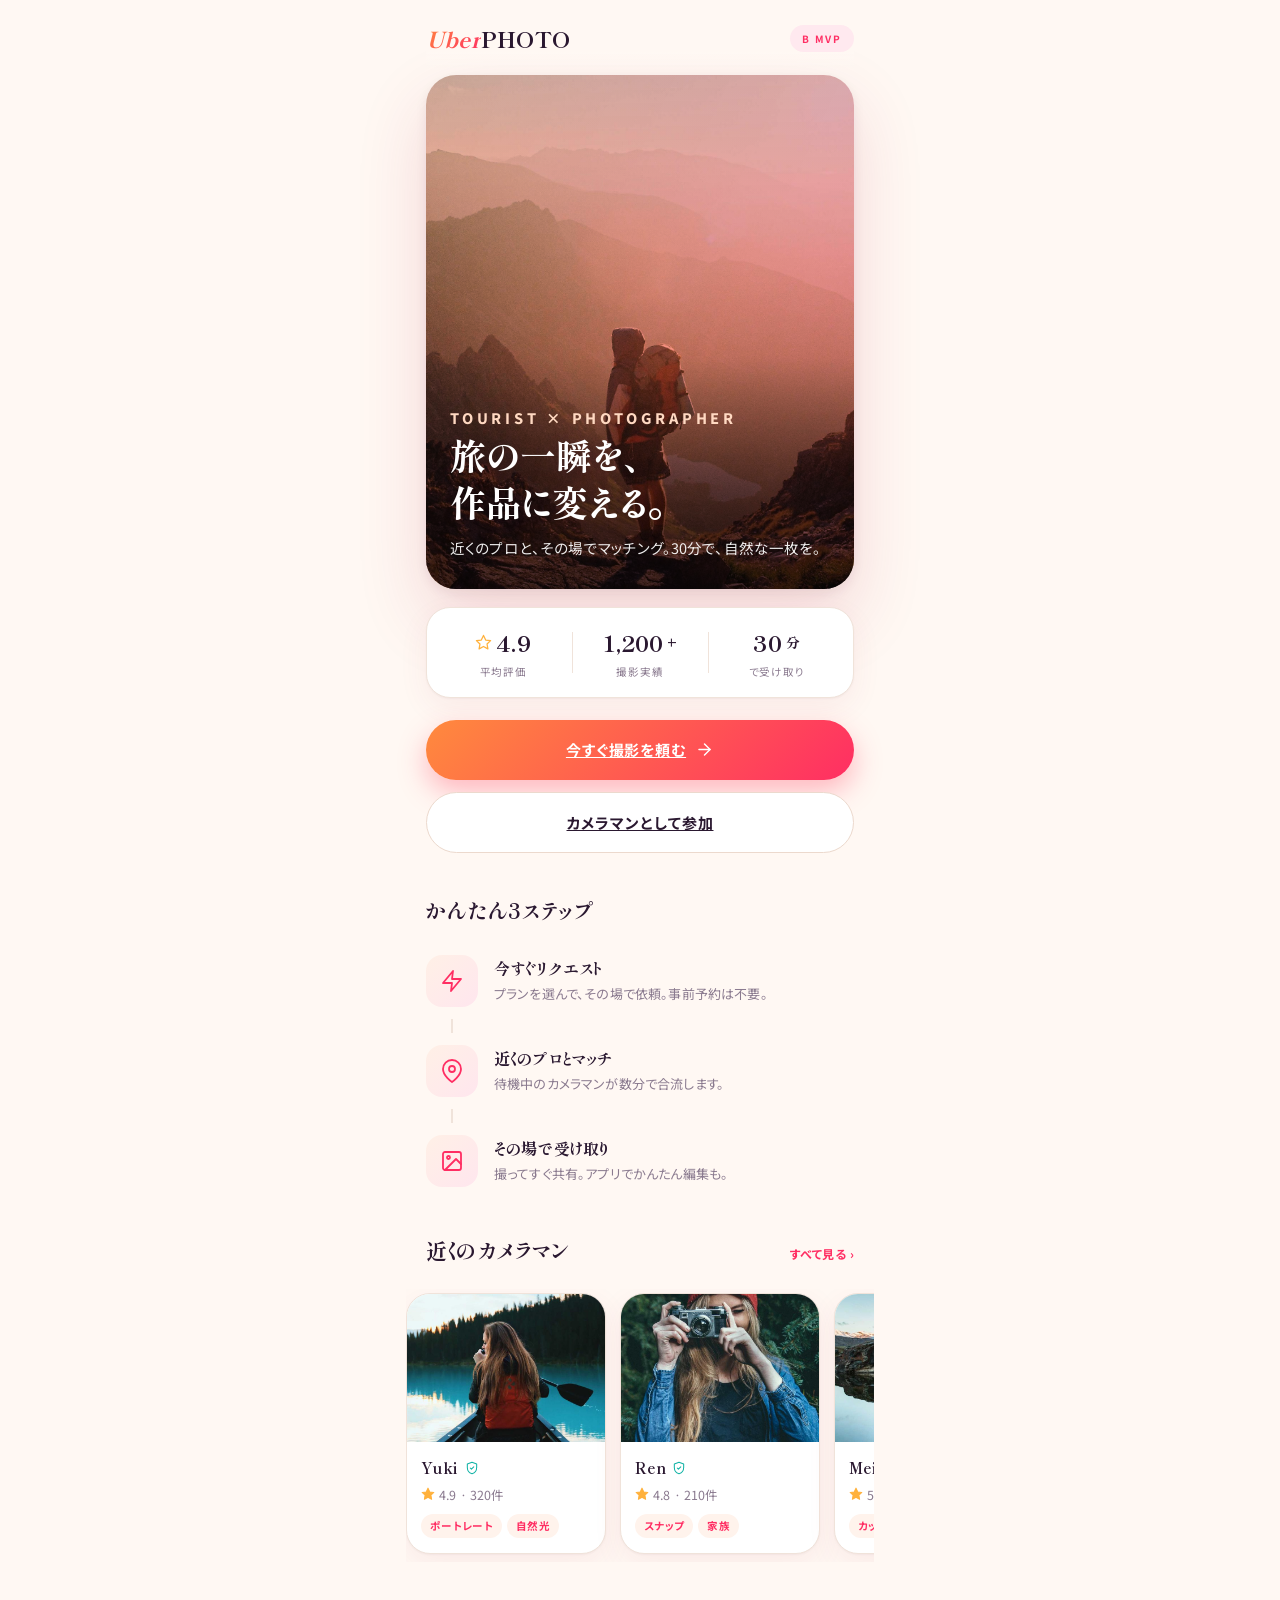
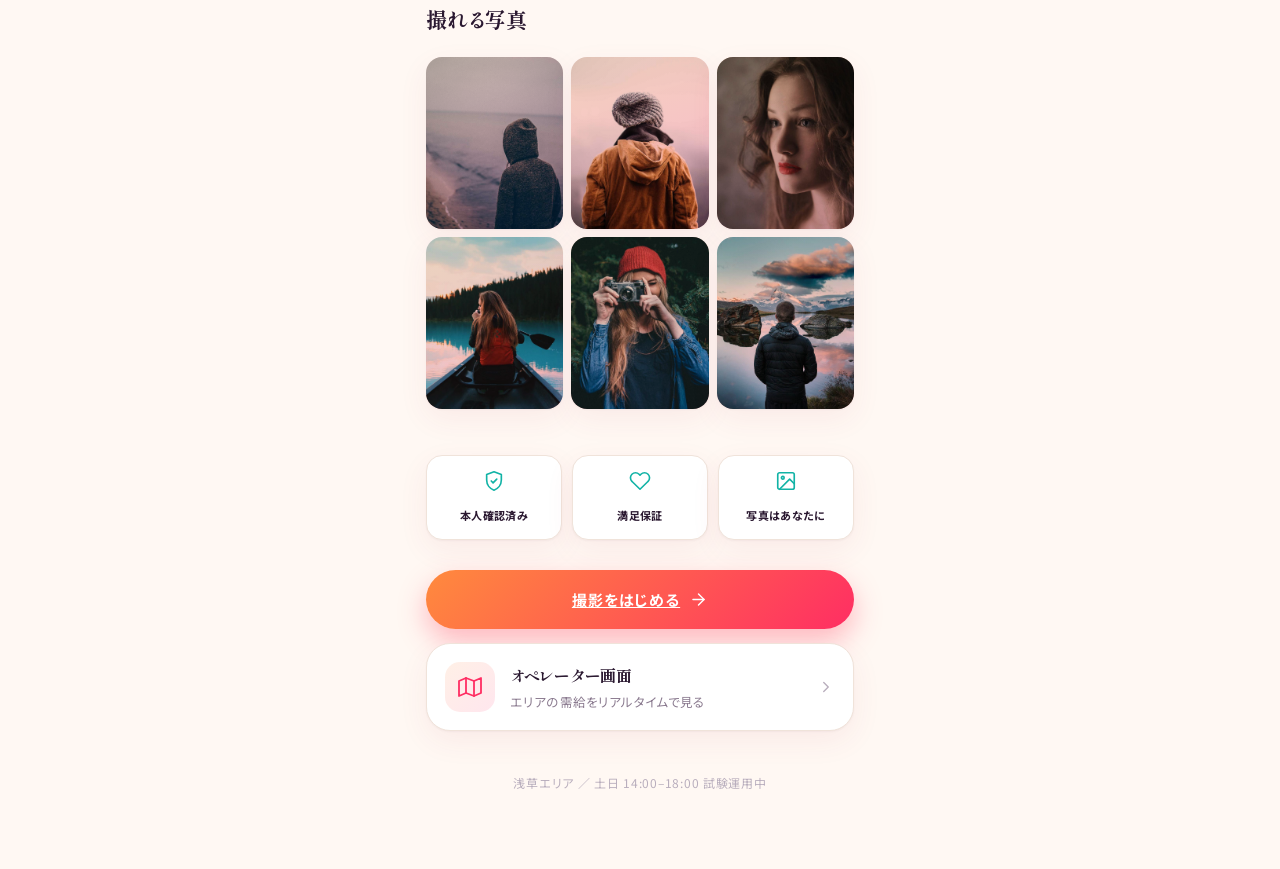
==== static/index.html @ e45e454b "UberPHOTO MVP — realtime tourist/photographer matching PWA" ====
<!DOCTYPE html>
<html lang="ja">
<head>
  <meta charset="UTF-8">
  <meta name="viewport" content="width=device-width, initial-scale=1, viewport-fit=cover">
  <meta name="theme-color" content="#fff8f3">
  <link rel="manifest" href="/static/manifest.json">
  <title>UberPHOTO</title>
  <link rel="preconnect" href="https://fonts.googleapis.com">
  <link rel="preconnect" href="https://fonts.gstatic.com" crossorigin>
  <link href="https://fonts.googleapis.com/css2?family=Shippori+Mincho:wght@500;600;700;800&family=Noto+Sans+JP:wght@400;500;700&display=swap" rel="stylesheet">
  <link rel="stylesheet" href="/static/css/app.css">
</head>
<body>
  <div class="app">
    <div class="topbar">
      <div class="logo"><span class="u">Uber</span>PHOTO</div>
      <div class="badge">β MVP</div>
    </div>

    <!-- HERO -->
    <div class="hero reveal">
      <img src="/static/img/hero.jpg" alt="">
      <div class="hero-inner">
        <p class="eyebrow">Tourist × Photographer</p>
        <h1>旅の一瞬を、<br>作品に変える。</h1>
        <p>近くのプロと、その場でマッチング。30分で、自然な一枚を。</p>
      </div>
    </div>

    <!-- stats -->
    <div class="stats-bar reveal">
      <div class="item"><div class="v"><i data-icon="star" data-size="17"></i>4.9</div><div class="k">平均評価</div></div>
      <div class="item"><div class="v">1,200<span style="font-size:14px">+</span></div><div class="k">撮影実績</div></div>
      <div class="item"><div class="v">30<span style="font-size:14px">分</span></div><div class="k">で受け取り</div></div>
    </div>

    <!-- CTA -->
    <a class="btn brand reveal" href="/customer" style="margin-top:22px">今すぐ撮影を頼む <i data-icon="arrow" data-size="19"></i></a>
    <a class="btn secondary reveal" href="/photographer" style="margin-top:12px">カメラマンとして参加</a>

    <!-- how it works -->
    <div class="section">
      <div class="section-head"><h2>かんたん3ステップ</h2></div>
      <div class="steps">
        <div class="step"><div class="num"><i data-icon="zap" data-size="24"></i></div><div><div class="st">今すぐリクエスト</div><div class="sd">プランを選んで、その場で依頼。事前予約は不要。</div></div></div>
        <div class="step-line"></div>
        <div class="step"><div class="num"><i data-icon="pin" data-size="24"></i></div><div><div class="st">近くのプロとマッチ</div><div class="sd">待機中のカメラマンが数分で合流します。</div></div></div>
        <div class="step-line"></div>
        <div class="step"><div class="num"><i data-icon="image" data-size="24"></i></div><div><div class="st">その場で受け取り</div><div class="sd">撮ってすぐ共有。アプリでかんたん編集も。</div></div></div>
      </div>
    </div>

    <!-- featured photographers -->
    <div class="section">
      <div class="section-head"><h2>近くのカメラマン</h2><span class="more">すべて見る ›</span></div>
      <div class="hscroll">
        <div class="ph-card">
          <img class="thumb" src="/static/img/work1.jpg" alt="">
          <div class="body">
            <div class="nm">Yuki <span class="verified" title="本人確認済み"><i data-icon="shield" data-size="14"></i></span></div>
            <div class="rt"><i data-icon="star" data-size="14"></i>4.9 · 320件</div>
            <div class="tags"><span class="tag">ポートレート</span><span class="tag">自然光</span></div>
          </div>
        </div>
        <div class="ph-card">
          <img class="thumb" src="/static/img/work2.jpg" alt="">
          <div class="body">
            <div class="nm">Ren <span class="verified"><i data-icon="shield" data-size="14"></i></span></div>
            <div class="rt"><i data-icon="star" data-size="14"></i>4.8 · 210件</div>
            <div class="tags"><span class="tag">スナップ</span><span class="tag">家族</span></div>
          </div>
        </div>
        <div class="ph-card">
          <img class="thumb" src="/static/img/work3.jpg" alt="">
          <div class="body">
            <div class="nm">Mei <span class="verified"><i data-icon="shield" data-size="14"></i></span></div>
            <div class="rt"><i data-icon="star" data-size="14"></i>5.0 · 158件</div>
            <div class="tags"><span class="tag">カップル</span><span class="tag">映え</span></div>
          </div>
        </div>
      </div>
    </div>

    <!-- sample gallery -->
    <div class="section">
      <div class="section-head"><h2>撮れる写真</h2></div>
      <div class="duo-grid">
        <div class="duo"><img src="/static/img/work4.jpg" alt=""></div>
        <div class="duo"><img src="/static/img/work5.jpg" alt=""></div>
        <div class="duo"><img src="/static/img/work6.jpg" alt=""></div>
        <div class="duo"><img src="/static/img/strip1.jpg" alt=""></div>
        <div class="duo"><img src="/static/img/strip2.jpg" alt=""></div>
        <div class="duo"><img src="/static/img/strip3.jpg" alt=""></div>
      </div>
    </div>

    <!-- trust -->
    <div class="section">
      <div class="trust">
        <div class="t"><i data-icon="shield" data-size="22"></i><div class="l">本人確認済み</div></div>
        <div class="t"><i data-icon="heart" data-size="22"></i><div class="l">満足保証</div></div>
        <div class="t"><i data-icon="image" data-size="22"></i><div class="l">写真はあなたに</div></div>
      </div>
    </div>

    <a class="btn brand" href="/customer" style="margin-top:30px">撮影をはじめる <i data-icon="arrow" data-size="19"></i></a>
    <a class="role" href="/operator" style="margin-top:14px">
      <div class="ricon"><i data-icon="map" data-size="24"></i></div>
      <div><div class="t">オペレーター画面</div><div class="d">エリアの需給をリアルタイムで見る</div></div>
      <div class="chev"><i data-icon="chevron" data-size="18"></i></div>
    </a>

    <p class="footnote center">浅草エリア ／ 土日 14:00–18:00 試験運用中</p>
  </div>
  <script src="/static/js/icons.js"></script>
  <script src="/static/js/common.js"></script>
</body>
</html>
---- static/css/app.css ----
/* ============================================================
   UberPHOTO — "Golden Hour Travel" theme
   Vibrant, warm, premium. Light base + sunset gradients.
   ============================================================ */
:root {
  --bg: #fff8f3;
  --bg-warm: #fdeadf;
  --surface: #ffffff;
  --surface-2: #fff3ec;
  --ink: #2a1830;          /* deep plum */
  --ink-soft: #8a7a8f;
  --ink-faint: #b9aebd;
  --line: #f0e3da;
  --line-strong: #ecd9cd;

  --brand1: #ff7a3d;       /* orange */
  --brand2: #ff2e63;       /* pink */
  --gold:   #ffb13c;
  --teal:   #12b3a6;
  --green:  #1fae74;

  --grad-brand: linear-gradient(135deg, #ff8a3d 0%, #ff2e63 100%);
  --grad-sunset: linear-gradient(135deg, #ffc24b 0%, #ff6a3d 48%, #ff2e63 100%);
  --grad-soft: linear-gradient(135deg, #fff0e6, #ffe6ee);

  --radius: 16px;
  --radius-lg: 24px;
  --radius-xl: 30px;
  --shadow: 0 1px 2px rgba(60,20,40,.04), 0 10px 30px rgba(180,60,80,.07);
  --shadow-lg: 0 4px 12px rgba(60,20,40,.08), 0 30px 70px rgba(180,40,70,.16);
  --shadow-brand: 0 12px 28px rgba(255,60,90,.34);
  --serif: "Shippori Mincho", "Times New Roman", serif;
  --sans: "Noto Sans JP", -apple-system, BlinkMacSystemFont, "Segoe UI", sans-serif;
}

* { box-sizing: border-box; -webkit-tap-highlight-color: transparent; }
html { -webkit-text-size-adjust: 100%; }

body {
  margin: 0;
  font-family: var(--sans);
  background: var(--bg);
  color: var(--ink);
  line-height: 1.7;
  font-feature-settings: "palt" 1;
  letter-spacing: .01em;
  overflow-x: hidden;
}

.app {
  max-width: 468px;
  margin: 0 auto;
  min-height: 100vh;
  display: flex;
  flex-direction: column;
  padding: 0 20px 64px;
  position: relative;
}
.app.wide { max-width: 680px; }

/* ---------- icons ---------- */
.icon-wrap { display: inline-flex; align-items: center; justify-content: center; }
.ic { display: block; }

/* ---------- top bar / logo ---------- */
.topbar {
  display: flex;
  align-items: center;
  gap: 12px;
  padding: 20px 0 14px;
  position: sticky;
  top: 0;
  background: linear-gradient(var(--bg) 72%, rgba(255,248,243,0));
  z-index: 30;
}
.logo {
  font-family: var(--serif);
  font-weight: 800;
  font-size: 22px;
  letter-spacing: .01em;
}
.logo .u {
  font-style: italic;
  background: var(--grad-brand);
  -webkit-background-clip: text; background-clip: text;
  -webkit-text-fill-color: transparent;
}
.badge {
  margin-left: auto;
  font-size: 10px;
  letter-spacing: .18em;
  text-transform: uppercase;
  color: var(--brand2);
  background: #ffe9ef;
  border-radius: 999px;
  padding: 5px 12px;
  font-weight: 700;
}

/* ---------- typography ---------- */
.eyebrow {
  font-size: 11px;
  letter-spacing: .26em;
  text-transform: uppercase;
  font-weight: 800;
  margin: 0 0 12px;
  background: var(--grad-brand);
  -webkit-background-clip: text; background-clip: text;
  -webkit-text-fill-color: transparent;
  display: inline-block;
}
h1 {
  font-family: var(--serif);
  font-weight: 800;
  font-size: 33px;
  line-height: 1.34;
  margin: 0 0 12px;
}
h2 {
  font-family: var(--serif);
  font-weight: 700;
  font-size: 21px;
  margin: 0 0 4px;
  letter-spacing: .01em;
}
.section { margin: 40px 0 0; }
.section-head { display: flex; align-items: baseline; justify-content: space-between; margin-bottom: 16px; }
.section-head .more { font-size: 12px; color: var(--brand2); font-weight: 700; letter-spacing: .04em; }
p.sub { color: var(--ink-soft); margin: 0 0 26px; font-size: 15px; }
.muted { color: var(--ink-soft); }
.center { text-align: center; }
.big { font-size: 30px; font-weight: 800; font-family: var(--serif); }
.grad-text {
  background: var(--grad-brand);
  -webkit-background-clip: text; background-clip: text;
  -webkit-text-fill-color: transparent;
}

/* ---------- HERO (landing) ---------- */
.hero {
  position: relative;
  border-radius: var(--radius-xl);
  overflow: hidden;
  margin-top: 4px;
  aspect-ratio: 5/6;
  display: flex;
  align-items: flex-end;
  box-shadow: var(--shadow-lg);
  isolation: isolate;
}
.hero img {
  position: absolute; inset: 0;
  width: 100%; height: 100%; object-fit: cover;
  z-index: -2;
}
.hero::after {  /* sunset duotone wash */
  content: ""; position: absolute; inset: 0; z-index: -1;
  background: linear-gradient(180deg, rgba(42,24,48,.15) 0%, rgba(255,46,99,.28) 55%, rgba(42,24,48,.86) 100%),
              linear-gradient(115deg, rgba(255,138,61,.35), rgba(255,46,99,.30));
  mix-blend-mode: multiply;
}
.hero-inner { padding: 26px 24px 28px; color: #fff; }
.hero .eyebrow { color: #ffd9c2; -webkit-text-fill-color: #ffd9c2; background: none; }
.hero h1 { color: #fff; font-size: 36px; line-height: 1.3; text-shadow: 0 2px 24px rgba(40,10,30,.4); }
.hero p { color: rgba(255,255,255,.92); margin: 6px 0 0; font-size: 14.5px; }

/* ---------- buttons ---------- */
.btn {
  display: flex; align-items: center; justify-content: center; gap: 9px;
  width: 100%;
  padding: 17px 20px;
  border: none;
  border-radius: 999px;
  background: var(--ink);
  color: #fff;
  font-size: 15px;
  font-weight: 700;
  font-family: var(--sans);
  letter-spacing: .06em;
  cursor: pointer;
  margin-top: 18px;
  transition: transform .1s, box-shadow .25s, opacity .2s;
}
.btn .ic { width: 19px; height: 19px; }
.btn:active { transform: scale(.975); }
.btn:disabled { opacity: .35; cursor: not-allowed; box-shadow: none; }
.btn.brand { background: var(--grad-brand); box-shadow: var(--shadow-brand); }
.btn.accent { background: var(--grad-brand); box-shadow: var(--shadow-brand); }
.btn.secondary { background: var(--surface); color: var(--ink); border: 1.5px solid var(--line-strong); }
.btn.green { background: var(--green); box-shadow: 0 12px 28px rgba(31,174,116,.30); }
.btn.ghost { background: rgba(255,255,255,.16); color:#fff; backdrop-filter: blur(6px); border:1px solid rgba(255,255,255,.35); }
.btn-row { display: grid; grid-template-columns: 1fr 1fr; gap: 12px; }
.btn-row .btn { margin-top: 0; }

.hidden { display: none !important; }
.divider { height: 1px; background: var(--line); margin: 26px 0; border: none; }

/* ---------- cards ---------- */
.card {
  background: var(--surface);
  border: 1px solid var(--line);
  border-radius: var(--radius-lg);
  padding: 20px;
  margin-bottom: 14px;
  box-shadow: var(--shadow);
}

/* ---------- entrance animation ---------- */
.reveal { animation: rise .55s cubic-bezier(.16,.84,.44,1) both; }
.reveal:nth-child(2){animation-delay:.05s}.reveal:nth-child(3){animation-delay:.1s}.reveal:nth-child(4){animation-delay:.15s}
section { animation: rise .5s cubic-bezier(.16,.84,.44,1) both; }
@keyframes rise { from { opacity: 0; transform: translateY(12px); } to { opacity: 1; transform: none; } }

/* ---------- stats bar ---------- */
.stats-bar {
  display: grid; grid-template-columns: repeat(3,1fr);
  background: var(--surface); border:1px solid var(--line);
  border-radius: var(--radius-lg); padding: 16px 8px; margin-top: 18px;
  box-shadow: var(--shadow);
}
.stats-bar .item { text-align: center; position: relative; }
.stats-bar .item + .item::before { content:""; position:absolute; left:0; top:14%; height:72%; width:1px; background:var(--line); }
.stats-bar .v { font-family: var(--serif); font-weight: 800; font-size: 22px; display:flex; align-items:center; justify-content:center; gap:4px; }
.stats-bar .v .ic { color: var(--gold); width:17px; height:17px; }
.stats-bar .k { font-size: 10.5px; color: var(--ink-soft); letter-spacing: .08em; margin-top: 2px; }

/* ---------- how it works (steps) ---------- */
.steps { display: flex; flex-direction: column; gap: 4px; }
.step { display: grid; grid-template-columns: 52px 1fr; gap: 16px; align-items: start; padding: 6px 0; }
.step .num {
  width: 52px; height: 52px; border-radius: 16px;
  background: var(--grad-soft); color: var(--brand2);
  display: grid; place-items: center;
}
.step .num .ic { width: 24px; height: 24px; }
.step .st { font-family: var(--serif); font-weight: 700; font-size: 16px; }
.step .sd { font-size: 13px; color: var(--ink-soft); margin-top: 1px; }
.step-line { width: 2px; background: var(--line); height: 14px; margin: 2px 0 2px 25px; }

/* ---------- horizontal scroll row ---------- */
.hscroll { display: flex; gap: 14px; overflow-x: auto; padding: 4px 20px 8px; margin: 0 -20px; scroll-snap-type: x mandatory; -webkit-overflow-scrolling: touch; }
.hscroll::-webkit-scrollbar { display: none; }
.hscroll > * { scroll-snap-align: start; flex: 0 0 auto; }

/* ---------- photographer card ---------- */
.ph-card {
  width: 200px; background: var(--surface);
  border: 1px solid var(--line); border-radius: var(--radius-lg);
  overflow: hidden; box-shadow: var(--shadow);
}
.ph-card .thumb { width: 100%; aspect-ratio: 4/3; object-fit: cover; display:block; }
.ph-card .body { padding: 13px 14px 15px; }
.ph-card .nm { font-family: var(--serif); font-weight: 700; font-size: 15px; display:flex; align-items:center; gap:6px; }
.ph-card .verified { color: var(--teal); display:inline-flex; }
.ph-card .verified .ic { width:14px; height:14px; }
.ph-card .rt { display:flex; align-items:center; gap:4px; font-size:12.5px; color:var(--ink-soft); margin-top:3px; }
.ph-card .rt .ic { width:14px; height:14px; color: var(--gold); fill: var(--gold); }
.ph-card .tags { display:flex; flex-wrap:wrap; gap:5px; margin-top:9px; }
.tag { font-size:10.5px; padding:3px 9px; border-radius:999px; background:var(--surface-2); color:var(--brand2); font-weight:700; letter-spacing:.03em; }

/* ---------- duotone sample gallery ---------- */
.duo-grid { display:grid; grid-template-columns: repeat(3,1fr); gap: 8px; }
.duo {
  position: relative; aspect-ratio: 4/5; border-radius: var(--radius); overflow: hidden;
  box-shadow: var(--shadow);
}
.duo img { width:100%; height:100%; object-fit:cover; display:block; transition: transform .4s; }
.duo::after { content:""; position:absolute; inset:0; background: linear-gradient(160deg, rgba(255,138,61,.30), rgba(255,46,99,.32)); mix-blend-mode: multiply; }
.duo:active img { transform: scale(1.05); }
.duo.tall { aspect-ratio: 4/6; }

/* ---------- feature list ---------- */
.features { display:flex; flex-direction:column; gap:2px; }
.feature { display:flex; align-items:center; gap:13px; padding:11px 0; border-bottom:1px solid var(--line); }
.feature:last-child { border-bottom:none; }
.feature .fi { width:40px; height:40px; border-radius:12px; background:var(--grad-soft); color:var(--brand2); display:grid; place-items:center; flex-shrink:0; }
.feature .fi .ic { width:20px; height:20px; }
.feature .ft { font-weight:700; font-size:14.5px; }
.feature .fd { font-size:12.5px; color:var(--ink-soft); }

/* ---------- trust row ---------- */
.trust { display:grid; grid-template-columns: repeat(3,1fr); gap:10px; margin-top:6px; }
.trust .t { text-align:center; padding:14px 6px; background:var(--surface); border:1px solid var(--line); border-radius:var(--radius); box-shadow:var(--shadow); }
.trust .t .ic { color: var(--teal); width:22px; height:22px; }
.trust .t .l { font-size:11px; font-weight:700; margin-top:7px; letter-spacing:.03em; }

/* ---------- plan selection ---------- */
.plan {
  display: block; cursor: pointer;
  border: 1.5px solid var(--line-strong); border-radius: var(--radius-lg);
  padding: 16px; margin-bottom: 13px; background: var(--surface);
  transition: border-color .2s, box-shadow .2s, transform .08s; position: relative;
  box-shadow: var(--shadow);
}
.plan:active { transform: scale(.992); }
.plan.selected { border-color: transparent; box-shadow: 0 0 0 2px var(--brand2), var(--shadow-lg); }
.plan.selected::after {
  content: "✓"; position: absolute; top: 14px; right: 16px;
  width: 24px; height: 24px; background: var(--grad-brand); color:#fff;
  border-radius: 50%; font-size: 13px; display: grid; place-items: center;
}
.plan-row { display: flex; align-items: center; gap: 14px; }
.plan-thumb { width: 64px; height: 64px; border-radius: 14px; object-fit: cover; flex-shrink:0; box-shadow: var(--shadow); }
.plan-info { display: flex; flex-direction: column; flex: 1; }
.plan-name { font-family: var(--serif); font-size: 18px; font-weight: 700; }
.plan-sub { font-size: 12px; color: var(--ink-soft); margin-top: 2px; }
.plan-tag { display:inline-block; margin-top:6px; font-size:10px; font-weight:800; letter-spacing:.08em; color:var(--brand2); background:#ffe9ef; padding:2px 8px; border-radius:999px; width:fit-content; }
.plan-price { font-family: var(--serif); font-size: 24px; font-weight: 800; line-height: 1; white-space: nowrap; text-align:right; }
.plan-price .yen { font-size: 15px; }
.plan-price .tax { display: block; font-family: var(--sans); font-size: 9.5px; letter-spacing: .1em; color: var(--ink-faint); margin-top: 4px; }

/* ---------- form ---------- */
label { display: block; font-size: 11px; letter-spacing: .14em; text-transform: uppercase; color: var(--ink-soft); margin: 20px 0 8px; font-weight: 700; }
input[type=text], input[type=tel], input[type=file] {
  width: 100%; padding: 15px 16px; border-radius: var(--radius);
  border: 1.5px solid var(--line-strong); background: var(--surface);
  color: var(--ink); font-size: 16px; font-family: var(--sans);
  transition: border-color .2s, box-shadow .2s;
}
input[type=text]:focus, input[type=tel]:focus { outline: none; border-color: var(--brand2); box-shadow: 0 0 0 3px #ffe2ea; }

/* ---------- waiting ---------- */
.pulse { width: 96px; height: 96px; border-radius: 50%; margin: 30px auto 12px; background: var(--grad-brand); position: relative; animation: pulse 1.6s ease-out infinite; display:grid; place-items:center; }
.pulse .ic { color:#fff; width:36px; height:36px; }
@keyframes pulse {
  0% { box-shadow: 0 0 0 0 rgba(255,46,99,.34); transform: scale(.93); }
  70% { box-shadow: 0 0 0 32px rgba(255,46,99,0); transform: scale(1); }
  100% { box-shadow: 0 0 0 0 rgba(255,46,99,0); transform: scale(.93); }
}
.timer { font-family: var(--serif); font-size: 46px; font-weight: 800; text-align: center; font-variant-numeric: tabular-nums; }
.near { display:inline-flex; align-items:center; gap:7px; background:var(--surface); border:1px solid var(--line); border-radius:999px; padding:8px 16px; font-size:13px; font-weight:700; box-shadow:var(--shadow); }
.near .dot { width:8px; height:8px; border-radius:50%; background:var(--green); box-shadow:0 0 0 0 rgba(31,174,116,.5); animation:blink 1.4s infinite; }
@keyframes blink { 0%{box-shadow:0 0 0 0 rgba(31,174,116,.5)} 70%{box-shadow:0 0 0 8px rgba(31,174,116,0)} 100%{box-shadow:0 0 0 0 rgba(31,174,116,0)} }

/* ---------- match / avatar ---------- */
.photographer-card { display: flex; align-items: center; gap: 16px; }
.avatar { width: 64px; height: 64px; border-radius: 50%; background: var(--grad-brand); display: flex; align-items: center; justify-content: center; font-family: var(--serif); font-size: 26px; font-weight: 800; color: #fff; flex-shrink: 0; box-shadow: var(--shadow); }
.rating-inline { display:flex; align-items:center; gap:4px; font-size:13px; color:var(--ink-soft); margin-top:3px; }
.rating-inline .ic { width:14px; height:14px; color:var(--gold); fill:var(--gold); }

/* ---------- role select (index) ---------- */
.role { display: grid; grid-template-columns: 50px 1fr 18px; align-items: center; gap: 15px; text-decoration: none; color: var(--ink); background: var(--surface); border: 1px solid var(--line); border-radius: var(--radius-lg); padding: 18px; margin-bottom: 12px; box-shadow: var(--shadow); transition: transform .12s, box-shadow .25s; }
.role:active { transform: scale(.99); }
.role .ricon { width:50px; height:50px; border-radius:15px; background:var(--grad-soft); display:grid; place-items:center; color:var(--brand2); }
.role .ricon .ic { width:24px; height:24px; }
.role .t { font-family: var(--serif); font-size: 16px; font-weight: 700; }
.role .d { color: var(--ink-soft); font-size: 12.5px; margin-top: 1px; }
.role .chev { color: var(--ink-faint); display:flex; }

/* ---------- earnings / demand (photographer) ---------- */
.earn { background: var(--grad-sunset); color:#fff; border-radius: var(--radius-lg); padding: 20px; box-shadow: var(--shadow-brand); position:relative; overflow:hidden; }
.earn::after{content:"";position:absolute;right:-30px;top:-30px;width:120px;height:120px;border-radius:50%;background:rgba(255,255,255,.16)}
.earn .k { font-size:11px; letter-spacing:.14em; text-transform:uppercase; opacity:.9; }
.earn .v { font-family:var(--serif); font-size:34px; font-weight:800; margin-top:4px; }
.earn .sub { font-size:12.5px; opacity:.92; margin-top:2px; }
.meter { display:flex; align-items:center; gap:10px; margin-top:14px; }
.meter .bar { flex:1; height:8px; border-radius:999px; background:var(--line); overflow:hidden; }
.meter .fill { height:100%; border-radius:999px; background:var(--grad-brand); }
.meter .lab { font-size:12px; font-weight:700; color:var(--brand2); }

/* ---------- incoming request (photographer) ---------- */
.incoming { border: 1.5px solid var(--brand2); box-shadow: 0 0 0 4px #ffe6ee, var(--shadow); animation: rise .4s ease both, glow 2s ease-in-out infinite alternate; }
@keyframes glow { from { box-shadow: 0 0 0 4px #ffe6ee, var(--shadow);} to { box-shadow: 0 0 0 5px #ffd2e0, var(--shadow-lg);} }
.req-head { display:flex; align-items:flex-start; justify-content:space-between; gap:12px; }
.req-name { font-family: var(--serif); font-size:17px; font-weight:700; }
.req-meta { font-size:12.5px; color: var(--ink-soft); margin-top:3px; display:flex; align-items:center; gap:5px; }
.req-meta .ic { width:13px; height:13px; color: var(--brand2); flex-shrink:0; }
.req-price { font-family: var(--serif); font-size:21px; font-weight:800; color: var(--brand2); white-space:nowrap; }

/* ---------- photographer pick cards (customer selection) ---------- */
.pick-card { background: var(--surface); border: 1px solid var(--line); border-radius: var(--radius-lg); padding: 16px; margin-bottom: 13px; box-shadow: var(--shadow); animation: rise .45s ease both; }
.pick-top { display:flex; gap:14px; align-items:flex-start; }
.pick-thumb { width:72px; height:72px; border-radius:18px; object-fit:cover; flex-shrink:0; box-shadow:var(--shadow); }
.pick-name { font-family: var(--serif); font-weight:700; font-size:18px; display:flex; align-items:center; gap:6px; }
.pick-name .verified { color: var(--teal); display:inline-flex; }
.pick-rt { display:flex; align-items:center; gap:5px; font-size:13px; color:var(--ink-soft); margin-top:3px; }
.pick-rt .ic { color: var(--gold); fill: var(--gold); width:14px; height:14px; }
.pick-tags { display:flex; gap:6px; flex-wrap:wrap; margin-top:9px; }
.pick-foot { display:flex; align-items:center; justify-content:space-between; gap:12px; margin-top:14px; padding-top:13px; border-top:1px solid var(--line); }
.pick-meta { font-size:12.5px; color:var(--ink-soft); display:flex; align-items:center; gap:6px; }
.pick-meta .ic { width:14px; height:14px; color: var(--brand2); flex-shrink:0; }
.pick-btn { margin-top:0 !important; width:auto !important; padding:11px 26px; flex-shrink:0; }
.pick-top { cursor:pointer; }
.pick-chevron { color:var(--ink-faint); align-self:center; display:flex; }

/* ---------- omakase (fastest pro) button ---------- */
.omakase {
  display:flex; align-items:center; gap:14px; width:100%; text-align:left;
  border:none; cursor:pointer; padding:16px 18px; border-radius:var(--radius-lg);
  background: var(--grad-sunset); color:#fff; box-shadow: var(--shadow-brand);
  margin-bottom:18px; transition: transform .1s;
}
.omakase:active { transform: scale(.985); }
.omakase .om-ic { width:42px; height:42px; border-radius:13px; background:rgba(255,255,255,.22); display:grid; place-items:center; flex-shrink:0; }
.omakase .om-text { flex:1; display:flex; flex-direction:column; }
.omakase .om-t { font-family:var(--serif); font-weight:700; font-size:16px; }
.omakase .om-d { font-size:12px; opacity:.92; margin-top:1px; }

.or-row { display:flex; align-items:center; gap:12px; color:var(--ink-faint); font-size:12px; margin:0 0 16px; letter-spacing:.06em; }
.or-row::before, .or-row::after { content:""; flex:1; height:1px; background:var(--line); }

/* ---------- profile sheet (bottom modal) ---------- */
.sheet { position: fixed; inset: 0; z-index: 200; }
.sheet-backdrop { position:absolute; inset:0; background:rgba(26,12,22,.45); opacity:0; transition:opacity .25s; }
.sheet.open .sheet-backdrop { opacity:1; }
.sheet-body {
  position:absolute; left:0; right:0; bottom:0;
  max-width:468px; margin:0 auto;
  background:var(--bg); border-radius:26px 26px 0 0;
  padding:14px 22px 30px; max-height:90vh; overflow-y:auto;
  transform: translateY(100%); transition: transform .28s cubic-bezier(.16,.84,.44,1);
  box-shadow: 0 -10px 50px rgba(40,10,30,.3);
}
.sheet.open .sheet-body { transform: translateY(0); }
.sheet-handle { width:40px; height:4px; border-radius:999px; background:var(--line-strong); margin:2px auto 16px; }
.sheet-head { display:flex; gap:16px; align-items:center; }
.sheet-avatar { width:78px; height:78px; border-radius:20px; object-fit:cover; box-shadow:var(--shadow); flex-shrink:0; }
.sheet-name { font-family:var(--serif); font-weight:800; font-size:22px; display:flex; align-items:center; gap:7px; }
.sheet-name .verified { color:var(--teal); display:inline-flex; }
.sheet-bio { color:var(--ink-soft); font-size:14px; margin:0; }
.portfolio { display:grid; grid-template-columns:repeat(3,1fr); gap:7px; }
.portfolio img { width:100%; aspect-ratio:3/4; object-fit:cover; border-radius:12px; box-shadow:var(--shadow); }

/* ---------- reviews ---------- */
.reviews { display:flex; flex-direction:column; gap:12px; }
.review { background:var(--surface); border:1px solid var(--line); border-radius:var(--radius); padding:13px 15px; box-shadow:var(--shadow); }
.review-head { display:flex; align-items:center; gap:8px; }
.review-author { font-weight:700; font-size:13.5px; }
.review-stars { color:var(--gold); font-size:12px; letter-spacing:1px; }
.review-stars .dim { color:var(--line-strong); }
.review-ago { margin-left:auto; font-size:11px; color:var(--ink-faint); }
.review-text { font-size:13px; color:var(--ink-soft); margin-top:5px; }

/* ---------- arrival map + ETA ---------- */
.map-card { position:relative; border-radius:var(--radius-lg); overflow:hidden; box-shadow:var(--shadow); border:1px solid var(--line); }
.map-svg { display:block; width:100%; height:232px; }
.eta-badge {
  position:absolute; right:14px; bottom:14px;
  background:var(--surface); border-radius:16px; padding:10px 16px;
  box-shadow:var(--shadow-lg); text-align:center; min-width:96px;
}
.eta-num { display:block; font-family:var(--serif); font-weight:800; font-size:26px; line-height:1; color:var(--brand2); font-variant-numeric:tabular-nums; }
.eta-lab { display:block; font-size:10.5px; letter-spacing:.14em; color:var(--ink-soft); text-transform:uppercase; margin-top:4px; }

/* ---------- status pills ---------- */
.pill { display:inline-block; font-size:11px; padding:4px 12px; border-radius:999px; font-weight:700; letter-spacing:.05em; }
.pill.waiting { background:#fff1d9; color:#c98a1b; }
.pill.matched, .pill.shooting { background:#dff3f1; color:#0b8a80; }
.pill.done { background:#dff3e8; color:var(--green); }

/* ---------- operator ---------- */
.stat-grid { display: grid; grid-template-columns: repeat(2,1fr); gap: 12px; }
.stat { background: var(--surface); border:1px solid var(--line); border-radius: var(--radius); padding: 18px; box-shadow: var(--shadow); position:relative; overflow:hidden; }
.stat .ic { position:absolute; right:14px; top:14px; color:var(--ink-faint); opacity:.5; }
.stat .n { font-family: var(--serif); font-size: 32px; font-weight: 800; line-height: 1; }
.stat .l { font-size: 11px; color: var(--ink-soft); letter-spacing: .08em; text-transform: uppercase; margin-top: 8px; }
table { width:100%; border-collapse: collapse; font-size: 13px; }
th, td { text-align:left; padding: 11px 6px; border-bottom: 1px solid var(--line); }
th { color: var(--ink-soft); font-weight: 700; font-size: 10.5px; letter-spacing: .1em; text-transform: uppercase; }

/* ---------- gallery ---------- */
.grid { display:grid; grid-template-columns: repeat(2,1fr); gap: 10px; }
.gphoto { position:relative; border-radius: var(--radius); overflow:hidden; box-shadow:var(--shadow); cursor:pointer; }
.gphoto img { width:100%; aspect-ratio:4/5; object-fit: cover; display:block; transition: transform .35s; background:var(--surface-2); }
.gphoto:active img { transform: scale(1.04); }
.gphoto .ed { position:absolute; right:9px; bottom:9px; width:32px; height:32px; border-radius:50%; background:rgba(42,24,48,.55); color:#fff; display:grid; place-items:center; backdrop-filter: blur(4px); }
.gphoto .ed .ic { width:16px; height:16px; }

/* ---------- editor ---------- */
.editor canvas { width: 100%; border-radius: var(--radius); background: var(--surface-2); box-shadow: var(--shadow); }
.slider-row { display:flex; align-items:center; gap:14px; margin: 14px 0; }
.slider-row label { margin:0; width:78px; flex-shrink:0; text-transform:none; letter-spacing:.03em; font-size:12.5px; color:var(--ink); display:flex; align-items:center; gap:6px; }
.slider-row label .ic { width:15px; height:15px; color:var(--brand2); }
.slider-row input[type=range] { flex:1; -webkit-appearance:none; appearance:none; height:3px; background: var(--line-strong); border-radius:3px; }
.slider-row input[type=range]::-webkit-slider-thumb { -webkit-appearance:none; appearance:none; width:22px; height:22px; border-radius:50%; background: var(--grad-brand); cursor:pointer; box-shadow: var(--shadow); }

/* ---------- toast ---------- */
.toast { position: fixed; bottom: 26px; left: 50%; transform: translateX(-50%); background: var(--ink); color: #fff; padding: 13px 22px; border-radius: 999px; font-size: 13.5px; z-index: 100; max-width: 88%; box-shadow: var(--shadow-lg); animation: rise .3s ease both; }

/* ---------- misc ---------- */
.footnote { color: var(--ink-faint); font-size: 12px; letter-spacing: .06em; margin-top: 30px; }
.chips { display:flex; gap:8px; flex-wrap:wrap; margin-top:10px; }
.chip { display:inline-flex; align-items:center; gap:6px; font-size:12px; font-weight:700; padding:7px 13px; border-radius:999px; background:var(--surface); border:1px solid var(--line); box-shadow:var(--shadow); }
.chip .ic { width:15px; height:15px; color:var(--brand2); }
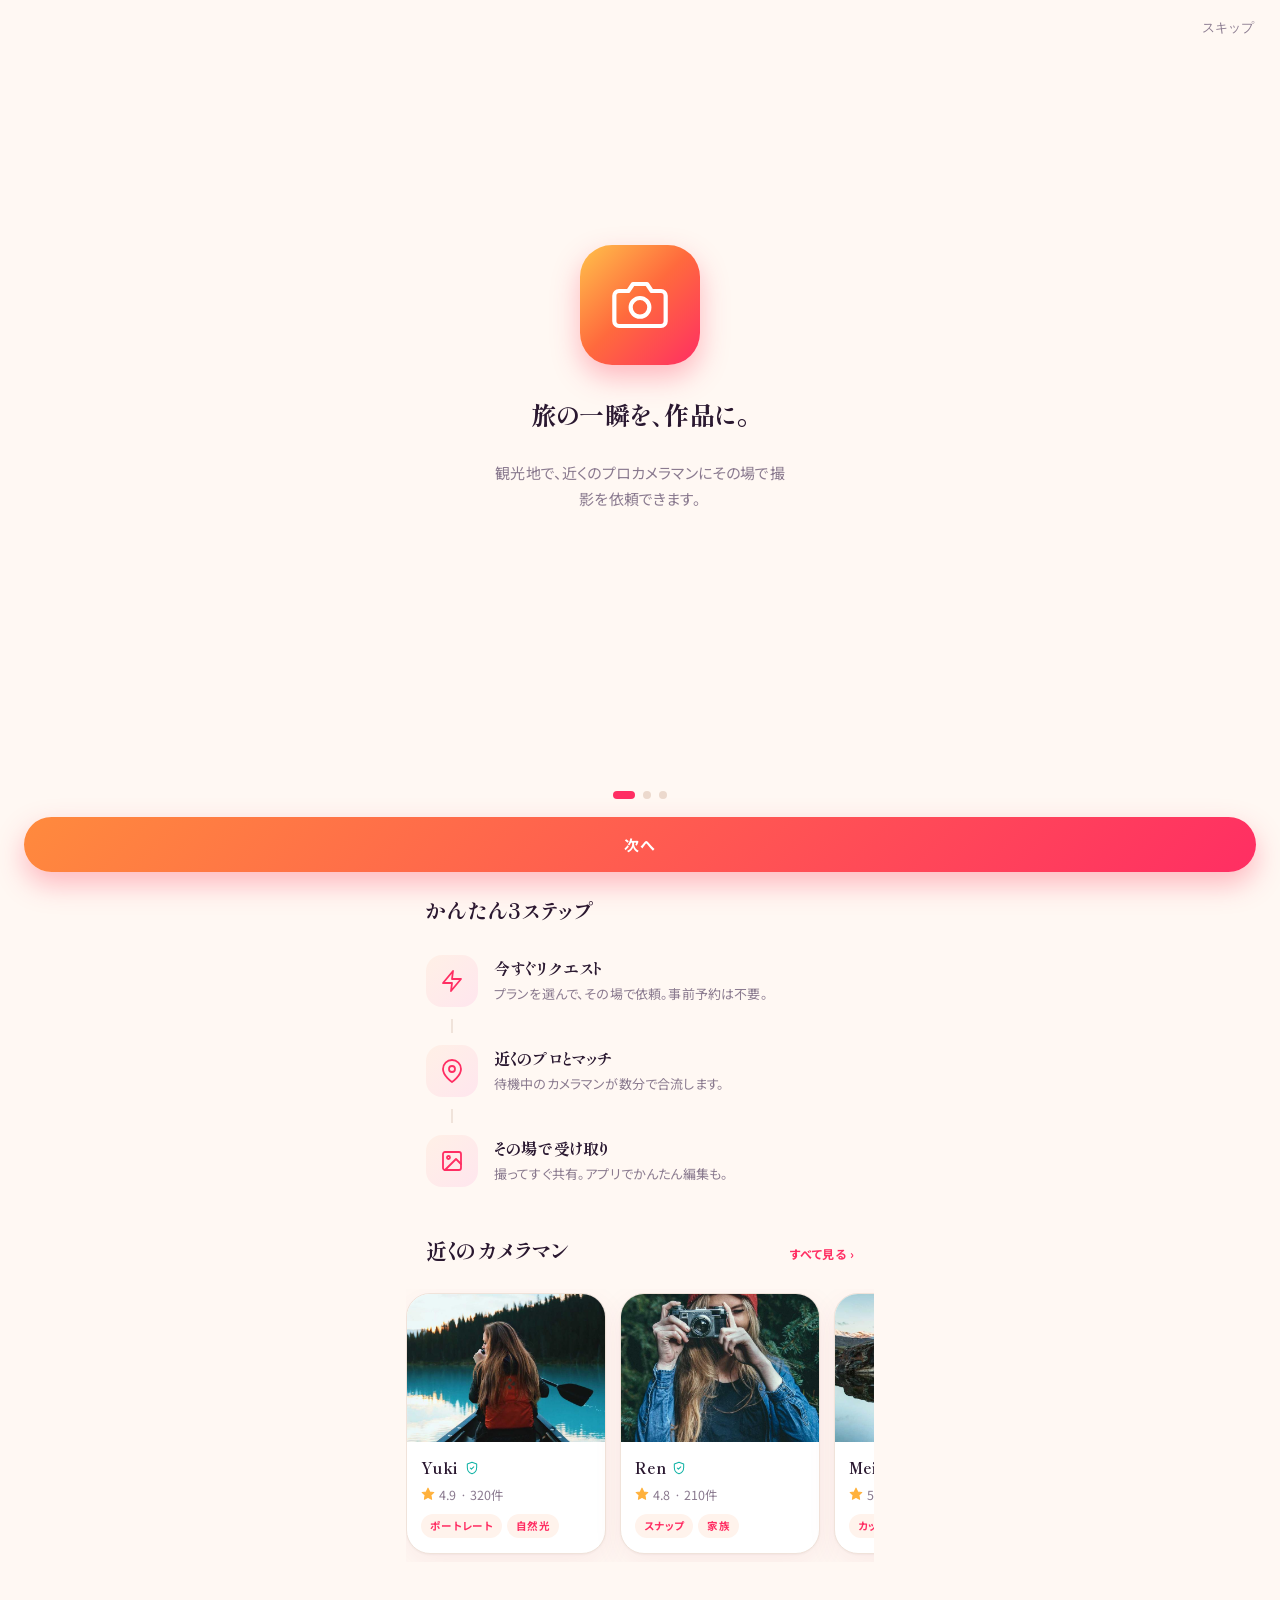
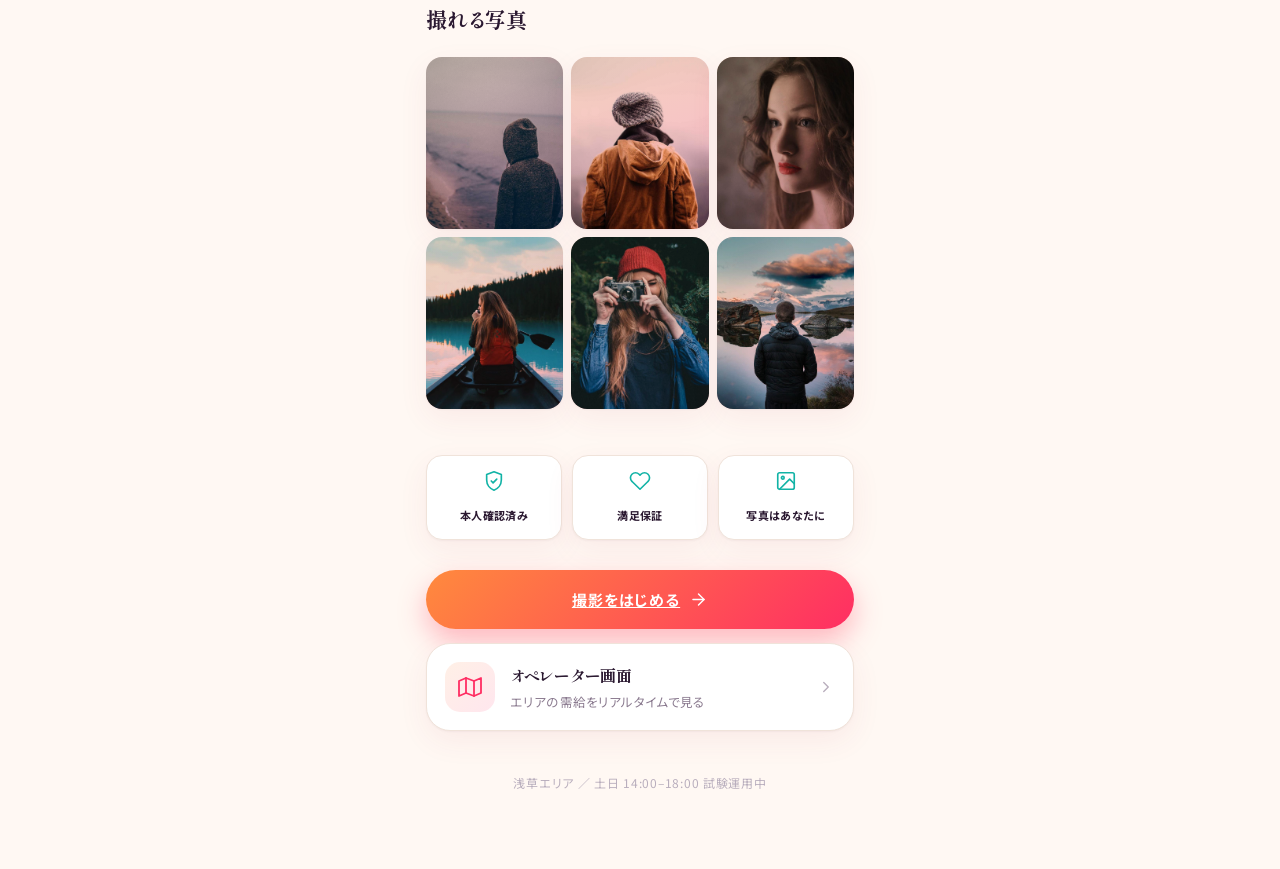
==== commit 7bd8c9ea: "UX/UI overhaul: photographer selection, geo distance, profiles+reviews, arrival map+ETA, order confi" ====
--- a/static/index.html
+++ b/static/index.html
@@ -53,7 +53,7 @@
 
     <!-- featured photographers -->
     <div class="section">
-      <div class="section-head"><h2>近くのカメラマン</h2><span class="more">すべて見る ›</span></div>
+      <div class="section-head"><h2>近くのカメラマン</h2><a class="more" href="/customer" style="text-decoration:none">すべて見る ›</a></div>
       <div class="hscroll">
         <div class="ph-card">
           <img class="thumb" src="/static/img/work1.jpg" alt="">
@@ -111,9 +111,77 @@
       <div class="chev"><i data-icon="chevron" data-size="18"></i></div>
     </a>
 
+    <!-- PWA install banner -->
+    <div id="installBanner" class="install-banner hidden">
+      <div class="ib-ic"><i data-icon="download" data-size="20"></i></div>
+      <div class="ib-t"><b>UberPHOTO</b> をホーム画面に追加して、アプリのように使えます。</div>
+      <button id="installBtn">追加</button>
+      <button class="ib-close" id="installClose" aria-label="閉じる">×</button>
+    </div>
+
     <p class="footnote center">浅草エリア ／ 土日 14:00–18:00 試験運用中</p>
   </div>
+
+  <!-- first-run onboarding -->
+  <div id="onb" class="onb hidden">
+    <button class="onb-skip" id="onbSkip">スキップ</button>
+    <div class="onb-slides" id="onbSlides">
+      <div class="onb-slide"><div class="onb-art"><i data-icon="camera" data-size="56"></i></div><h2>旅の一瞬を、作品に。</h2><p>観光地で、近くのプロカメラマンにその場で撮影を依頼できます。</p></div>
+      <div class="onb-slide"><div class="onb-art"><i data-icon="zap" data-size="56"></i></div><h2>選んで、数分でお迎え。</h2><p>近くの2〜3人から選ぶか「おまかせ」で最短のプロに。地図で到着までわかります。</p></div>
+      <div class="onb-slide"><div class="onb-art"><i data-icon="image" data-size="56"></i></div><h2>撮ってすぐ受け取り。</h2><p>レタッチ不要。その場で全データを受け取り、アプリでかんたん編集も。</p></div>
+    </div>
+    <div class="onb-foot">
+      <div class="onb-dots"><i class="on"></i><i></i><i></i></div>
+      <button class="btn brand" id="onbNext">次へ</button>
+    </div>
+  </div>
+
   <script src="/static/js/icons.js"></script>
   <script src="/static/js/common.js"></script>
+  <script>
+  (function () {
+    // ---- onboarding (shown once) ----
+    const onb = document.getElementById('onb');
+    if (!localStorage.getItem('uphoto_onboarded')) {
+      onb.classList.remove('hidden');
+      let idx = 0; const total = 3;
+      const slides = document.getElementById('onbSlides');
+      const dots = onb.querySelectorAll('.onb-dots i');
+      const next = document.getElementById('onbNext');
+      const render = () => {
+        slides.style.transform = `translateX(${-idx * 100}%)`;
+        dots.forEach((d, i) => d.classList.toggle('on', i === idx));
+        next.textContent = idx === total - 1 ? 'はじめる' : '次へ';
+      };
+      const finish = () => { localStorage.setItem('uphoto_onboarded', '1'); onb.classList.add('hidden'); };
+      next.onclick = () => { if (idx < total - 1) { idx++; render(); } else finish(); };
+      document.getElementById('onbSkip').onclick = finish;
+      render();
+    }
+
+    // ---- PWA install prompt ----
+    let deferred = null;
+    const banner = document.getElementById('installBanner');
+    const standalone = window.matchMedia('(display-mode: standalone)').matches || window.navigator.standalone;
+    const dismissed = localStorage.getItem('uphoto_install_dismissed');
+    if (!standalone && !dismissed) {
+      window.addEventListener('beforeinstallprompt', (e) => {
+        e.preventDefault(); deferred = e; banner.classList.remove('hidden');
+      });
+      if (/iphone|ipad|ipod/i.test(navigator.userAgent)) {
+        banner.querySelector('.ib-t').innerHTML = '<b>UberPHOTO</b> は共有メニューの「ホーム画面に追加」でアプリのように使えます。';
+        document.getElementById('installBtn').style.display = 'none';
+        banner.classList.remove('hidden');
+      }
+    }
+    document.getElementById('installBtn').onclick = async () => {
+      if (!deferred) return;
+      deferred.prompt(); await deferred.userChoice; deferred = null; banner.classList.add('hidden');
+    };
+    document.getElementById('installClose').onclick = () => {
+      banner.classList.add('hidden'); localStorage.setItem('uphoto_install_dismissed', '1');
+    };
+  })();
+  </script>
 </body>
 </html>
--- a/static/css/app.css
+++ b/static/css/app.css
@@ -54,9 +54,18 @@
   display: flex;
   flex-direction: column;
   padding: 0 20px 64px;
+  padding-bottom: calc(64px + env(safe-area-inset-bottom));
+  padding-left: calc(20px + env(safe-area-inset-left));
+  padding-right: calc(20px + env(safe-area-inset-right));
   position: relative;
 }
 .app.wide { max-width: 680px; }
+
+/* accessibility: visible focus + reduced motion */
+:focus-visible { outline: 3px solid var(--brand2); outline-offset: 2px; border-radius: 6px; }
+@media (prefers-reduced-motion: reduce) {
+  *, *::before, *::after { animation-duration: .001ms !important; animation-iteration-count: 1 !important; transition-duration: .001ms !important; }
+}
 
 /* ---------- icons ---------- */
 .icon-wrap { display: inline-flex; align-items: center; justify-content: center; }
@@ -68,11 +77,21 @@
   align-items: center;
   gap: 12px;
   padding: 20px 0 14px;
+  padding-top: calc(20px + env(safe-area-inset-top));
   position: sticky;
   top: 0;
   background: linear-gradient(var(--bg) 72%, rgba(255,248,243,0));
   z-index: 30;
 }
+.navback {
+  width: 38px; height: 38px; flex-shrink: 0;
+  border-radius: 50%; border: 1px solid var(--line-strong);
+  background: var(--surface); color: var(--ink);
+  display: grid; place-items: center; cursor: pointer;
+  box-shadow: var(--shadow); transition: transform .08s;
+}
+.navback:active { transform: scale(.92); }
+a.logo { text-decoration: none; color: var(--ink); }
 .logo {
   font-family: var(--serif);
   font-weight: 800;
@@ -442,6 +461,90 @@
 .eta-num { display:block; font-family:var(--serif); font-weight:800; font-size:26px; line-height:1; color:var(--brand2); font-variant-numeric:tabular-nums; }
 .eta-lab { display:block; font-size:10.5px; letter-spacing:.14em; color:var(--ink-soft); text-transform:uppercase; margin-top:4px; }
 
+/* ---------- sticky bottom CTA (customer plan) ---------- */
+.cta-bar {
+  position: sticky; bottom: 0; z-index: 25;
+  margin: 16px -20px 0;
+  padding: 14px 20px calc(14px + env(safe-area-inset-bottom));
+  background: linear-gradient(rgba(255,248,243,0) 0%, var(--bg) 28%);
+}
+.cta-inner {
+  display: flex; align-items: center; gap: 14px;
+  background: var(--surface); border: 1px solid var(--line);
+  border-radius: var(--radius-xl); padding: 10px 12px 10px 18px;
+  box-shadow: var(--shadow-lg);
+}
+.cta-summary { flex: 1; min-width: 0; }
+.cta-plan { font-size: 12px; color: var(--ink-soft); }
+.cta-price { font-family: var(--serif); font-weight: 800; font-size: 20px; line-height: 1.1; }
+.cta-price .tax { font-size: 10px; color: var(--ink-faint); font-family: var(--sans); margin-left: 4px; }
+.cta-bar .btn { margin-top: 0; width: auto; padding: 15px 24px; white-space: nowrap; }
+.cta-bar .btn:disabled { box-shadow: none; }
+
+/* ---------- loading skeletons ---------- */
+.skel-card { background: var(--surface); border:1px solid var(--line); border-radius: var(--radius-lg); padding:16px; margin-bottom:13px; box-shadow:var(--shadow); }
+.skel-top { display:flex; gap:14px; align-items:center; }
+.skel { background: linear-gradient(100deg, var(--surface-2) 30%, #f3e7df 50%, var(--surface-2) 70%); background-size: 200% 100%; animation: shimmer 1.3s infinite; border-radius: 8px; }
+.skel-thumb { width:72px; height:72px; border-radius:18px; flex-shrink:0; }
+.skel-line { height:13px; margin:6px 0; }
+@keyframes shimmer { from { background-position: 200% 0; } to { background-position: -200% 0; } }
+@media (prefers-reduced-motion: reduce) { .skel { animation: none; } }
+
+/* ---------- order summary (confirm) ---------- */
+.summary { padding: 6px 20px; }
+.sum-row { display:flex; align-items:center; justify-content:space-between; gap:16px; padding:12px 0; border-bottom:1px solid var(--line); font-size:14px; }
+.sum-row:last-child { border-bottom:none; }
+.sum-row span:first-child { color:var(--ink-soft); }
+.sum-row b { font-weight:700; }
+.sum-row.total { padding-top:14px; }
+.sum-row.total b { font-family:var(--serif); font-size:24px; color:var(--brand2); }
+.summary .divider { margin:6px 0; }
+
+/* ---------- progress stepper ---------- */
+.stepper { display:flex; align-items:center; margin:0 0 20px; }
+.st-node { display:flex; flex-direction:column; align-items:center; gap:6px; flex-shrink:0; }
+.st-dot { width:26px; height:26px; border-radius:50%; background:var(--surface); border:2px solid var(--line-strong); display:grid; place-items:center; transition:.3s; }
+.st-dot::after { content:""; width:8px; height:8px; border-radius:50%; background:var(--line-strong); transition:.3s; }
+.st-lab { font-size:10.5px; color:var(--ink-faint); letter-spacing:.04em; transition:.3s; white-space:nowrap; }
+.st-bar { flex:1; height:2px; background:var(--line-strong); margin:0 4px; margin-bottom:22px; transition:.3s; }
+.st-node.done .st-dot { background:var(--green); border-color:var(--green); }
+.st-node.done .st-dot::after { content:"✓"; width:auto; height:auto; background:none; color:#fff; font-size:13px; font-weight:800; }
+.st-node.done .st-lab { color:var(--ink-soft); }
+.st-node.active .st-dot { border-color:var(--brand2); box-shadow:0 0 0 4px #ffe2ea; animation:stpulse 1.6s infinite; }
+.st-node.active .st-dot::after { background:var(--brand2); }
+.st-node.active .st-lab { color:var(--brand2); font-weight:700; }
+@keyframes stpulse { 0%{box-shadow:0 0 0 0 #ffd2e0} 70%{box-shadow:0 0 0 7px rgba(255,46,99,0)} 100%{box-shadow:0 0 0 0 rgba(255,46,99,0)} }
+
+/* ---------- empty / error state ---------- */
+.empty-state { text-align:center; padding:30px 18px; background:var(--surface); border:1px solid var(--line); border-radius:var(--radius-lg); box-shadow:var(--shadow); margin-bottom:14px; }
+.es-ic { width:64px; height:64px; border-radius:20px; background:var(--grad-soft); color:var(--brand2); display:grid; place-items:center; margin:0 auto 14px; }
+.es-ic .ic { width:30px; height:30px; }
+.es-title { font-family:var(--serif); font-weight:700; font-size:17px; }
+.es-desc { color:var(--ink-soft); font-size:13px; margin-top:6px; }
+.empty-state .btn { margin-top:16px; }
+
+/* ---------- onboarding overlay ---------- */
+.onb { position:fixed; inset:0; z-index:300; background:var(--bg); display:flex; flex-direction:column; }
+.onb-slides { flex:1; display:flex; overflow:hidden; transition:transform .35s cubic-bezier(.16,.84,.44,1); }
+.onb-slide { min-width:100%; display:flex; flex-direction:column; align-items:center; justify-content:center; text-align:center; padding:40px 32px; }
+.onb-art { width:120px; height:120px; border-radius:32px; background:var(--grad-sunset); color:#fff; display:grid; place-items:center; margin-bottom:28px; box-shadow:var(--shadow-brand); }
+.onb-art .ic { width:56px; height:56px; }
+.onb-slide h2 { font-size:25px; margin-bottom:10px; }
+.onb-slide p { color:var(--ink-soft); font-size:15px; max-width:300px; }
+.onb-foot { padding:20px 24px calc(28px + env(safe-area-inset-bottom)); }
+.onb-dots { display:flex; gap:8px; justify-content:center; margin-bottom:18px; }
+.onb-dots i { width:8px; height:8px; border-radius:999px; background:var(--line-strong); transition:.3s; }
+.onb-dots i.on { background:var(--brand2); width:22px; }
+.onb-skip { position:absolute; top:calc(18px + env(safe-area-inset-top)); right:20px; background:none; border:none; color:var(--ink-soft); font-size:13px; cursor:pointer; z-index:1; }
+
+/* ---------- PWA install banner ---------- */
+.install-banner { display:flex; align-items:center; gap:12px; background:var(--ink); color:#fff; border-radius:var(--radius-lg); padding:14px 16px; margin-top:16px; box-shadow:var(--shadow-lg); }
+.install-banner .ib-ic { width:38px; height:38px; border-radius:11px; background:rgba(255,255,255,.18); display:grid; place-items:center; flex-shrink:0; }
+.install-banner .ib-t { flex:1; font-size:13px; line-height:1.4; }
+.install-banner .ib-t b { font-family:var(--serif); }
+.install-banner button { background:#fff; color:var(--ink); border:none; border-radius:999px; padding:9px 16px; font-weight:700; font-size:13px; cursor:pointer; flex-shrink:0; }
+.install-banner .ib-close { background:none; color:rgba(255,255,255,.6); padding:4px 8px; font-size:18px; }
+
 /* ---------- status pills ---------- */
 .pill { display:inline-block; font-size:11px; padding:4px 12px; border-radius:999px; font-weight:700; letter-spacing:.05em; }
 .pill.waiting { background:#fff1d9; color:#c98a1b; }
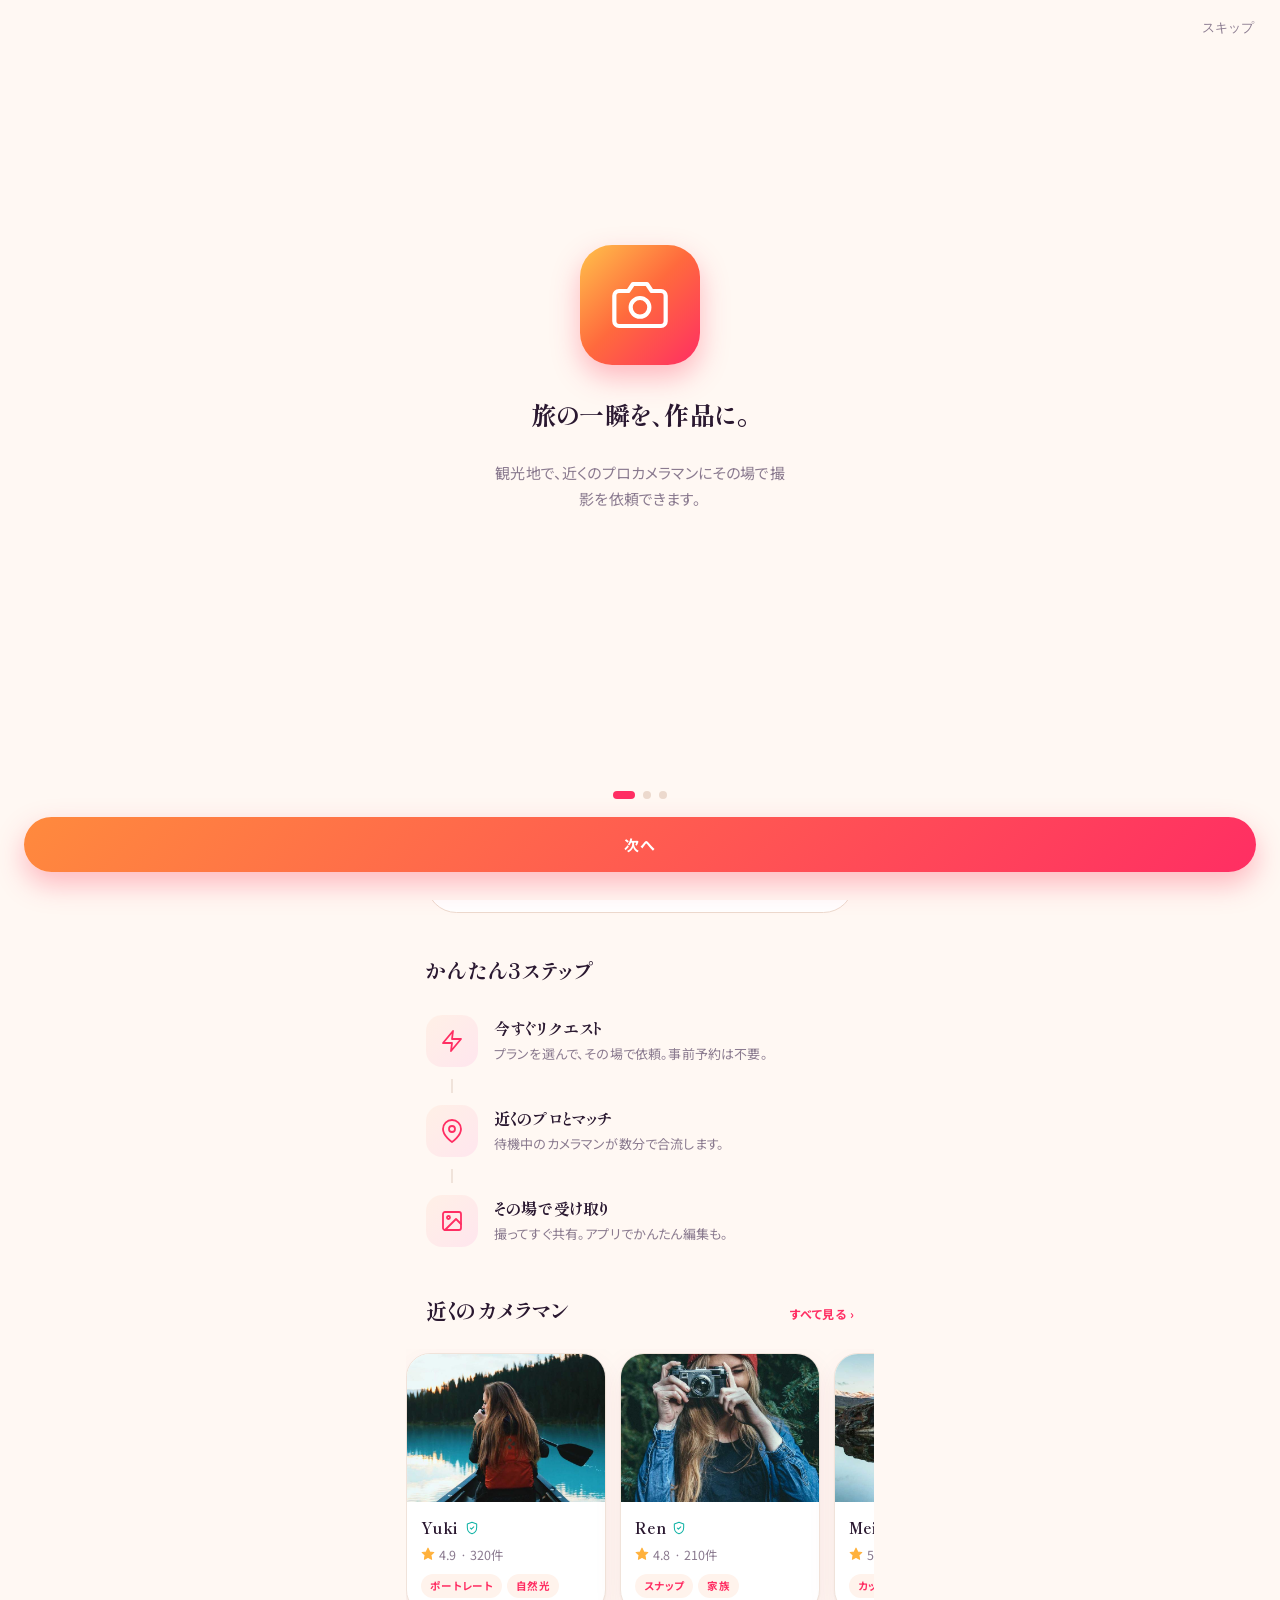
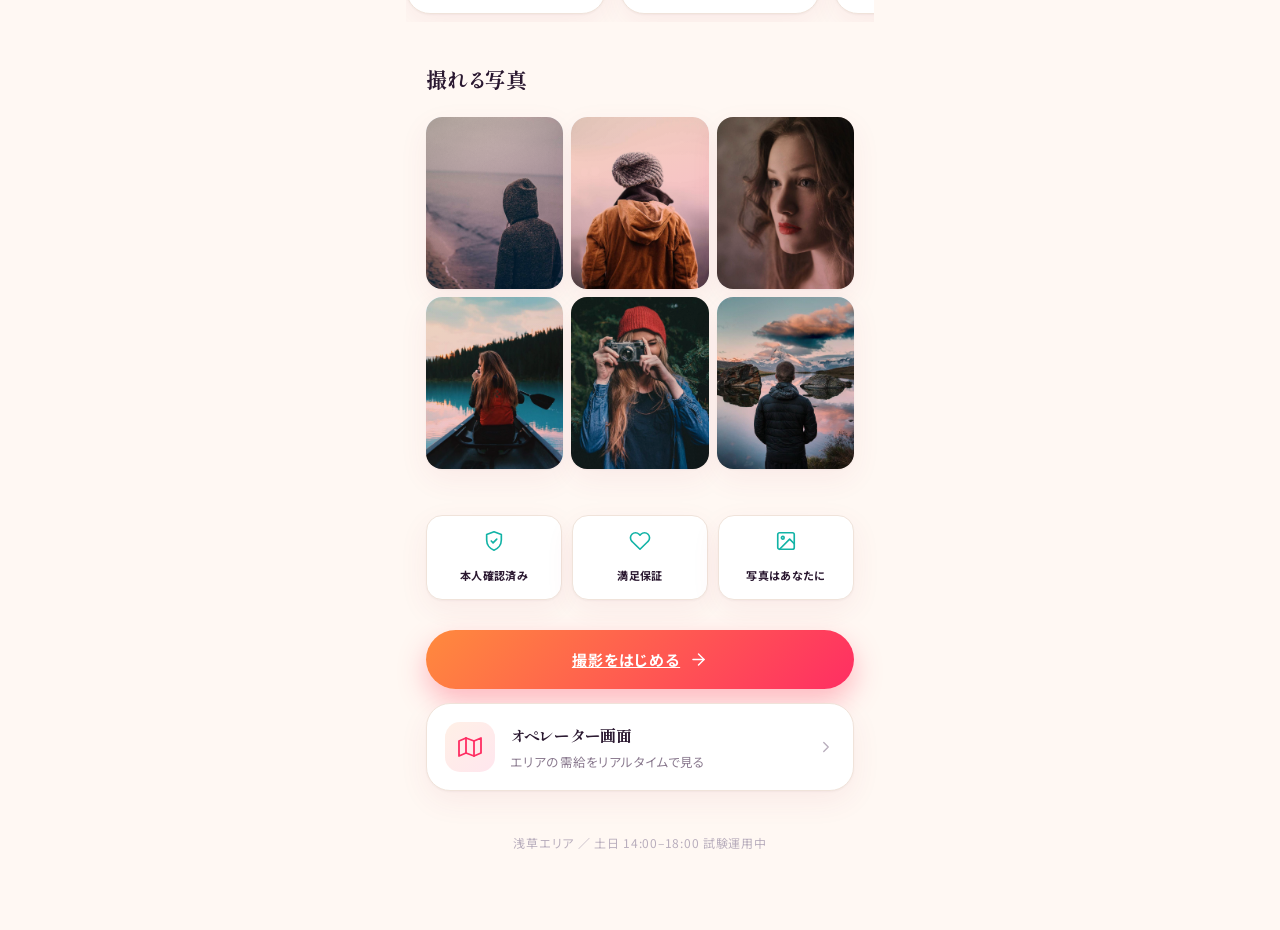
==== commit 6acabfb4: "feat: map/dropdown spot picker, post-match chat, livelier landing - Spot picker: tap a pin on a styl" ====
--- a/static/index.html
+++ b/static/index.html
@@ -13,6 +13,7 @@
 </head>
 <body>
   <div class="app">
+    <div class="aura" aria-hidden="true"></div>
     <div class="topbar">
       <div class="logo"><span class="u">Uber</span>PHOTO</div>
       <div class="badge">β MVP</div>
@@ -21,11 +22,20 @@
     <!-- HERO -->
     <div class="hero reveal">
       <img src="/static/img/hero.jpg" alt="">
+      <div class="hero-badge">
+        <i data-icon="star" data-size="15" class="hb-star"></i>
+        <div><b>4.9</b><small>満足度</small></div>
+      </div>
       <div class="hero-inner">
         <p class="eyebrow">Tourist × Photographer</p>
         <h1>旅の一瞬を、<br>作品に変える。</h1>
         <p>近くのプロと、その場でマッチング。30分で、自然な一枚を。</p>
       </div>
+    </div>
+
+    <!-- live availability -->
+    <div class="live-pill reveal" id="livePill">
+      <span class="dot"></span><span id="liveText">いま浅草エリアの待機状況を確認中…</span>
     </div>
 
     <!-- stats -->
@@ -140,6 +150,19 @@
   <script src="/static/js/common.js"></script>
   <script>
   (function () {
+    // ---- live availability (real online count) ----
+    fetch('/api/stats').then((r) => r.json()).then((s) => {
+      const el = document.getElementById('liveText');
+      if (!el) return;
+      if (typeof s.online === 'number' && s.online > 0) {
+        el.innerHTML = `いま浅草エリアで <b>${s.online}人</b> のプロが待機中`;
+      } else {
+        el.textContent = '次の試験運用は土日 14:00–18:00';
+        const d = document.querySelector('#livePill .dot');
+        if (d) d.style.background = 'var(--gold)';
+      }
+    }).catch(() => {});
+
     // ---- onboarding (shown once) ----
     const onb = document.getElementById('onb');
     if (!localStorage.getItem('uphoto_onboarded')) {
--- a/static/css/app.css
+++ b/static/css/app.css
@@ -330,13 +330,14 @@
 
 /* ---------- form ---------- */
 label { display: block; font-size: 11px; letter-spacing: .14em; text-transform: uppercase; color: var(--ink-soft); margin: 20px 0 8px; font-weight: 700; }
-input[type=text], input[type=tel], input[type=file] {
+input[type=text], input[type=tel], input[type=file], textarea {
   width: 100%; padding: 15px 16px; border-radius: var(--radius);
   border: 1.5px solid var(--line-strong); background: var(--surface);
   color: var(--ink); font-size: 16px; font-family: var(--sans);
   transition: border-color .2s, box-shadow .2s;
 }
-input[type=text]:focus, input[type=tel]:focus { outline: none; border-color: var(--brand2); box-shadow: 0 0 0 3px #ffe2ea; }
+textarea { resize: vertical; line-height: 1.5; }
+input[type=text]:focus, input[type=tel]:focus, textarea:focus { outline: none; border-color: var(--brand2); box-shadow: 0 0 0 3px #ffe2ea; }
 
 /* ---------- waiting ---------- */
 .pulse { width: 96px; height: 96px; border-radius: 50%; margin: 30px auto 12px; background: var(--grad-brand); position: relative; animation: pulse 1.6s ease-out infinite; display:grid; place-items:center; }
@@ -585,3 +586,199 @@
 .chips { display:flex; gap:8px; flex-wrap:wrap; margin-top:10px; }
 .chip { display:inline-flex; align-items:center; gap:6px; font-size:12px; font-weight:700; padding:7px 13px; border-radius:999px; background:var(--surface); border:1px solid var(--line); box-shadow:var(--shadow); }
 .chip .ic { width:15px; height:15px; color:var(--brand2); }
+
+/* ---------- spot quick-pick ---------- */
+.spot-chips { display:flex; flex-wrap:wrap; gap:8px; margin:0 0 10px; }
+.spot-chip {
+  font-family:var(--sans); font-size:13px; font-weight:700; cursor:pointer;
+  padding:9px 14px; border-radius:999px; background:var(--surface);
+  border:1.5px solid var(--line-strong); color:var(--ink); transition:.18s;
+}
+.spot-chip:active { transform:scale(.96); }
+.spot-chip.on { background:var(--grad-brand); color:#fff; border-color:transparent; box-shadow:var(--shadow-brand); }
+.spot-hint { display:flex; align-items:center; gap:7px; font-size:12.5px; color:var(--ink-soft); margin:9px 2px 0; }
+.spot-hint .ic { color:var(--gold); flex-shrink:0; }
+
+/* ---------- detail option chips ---------- */
+.mini-label { display:flex; align-items:center; gap:6px; font-size:12px; letter-spacing:.04em; text-transform:none; color:var(--ink); font-weight:700; margin:16px 0 9px; }
+.mini-label .ic { color:var(--brand2); }
+.opt-chips { display:flex; flex-wrap:wrap; gap:8px; }
+.opt-chip {
+  font-family:var(--sans); font-size:13.5px; font-weight:700; cursor:pointer;
+  padding:9px 15px; border-radius:12px; background:var(--surface-2);
+  border:1.5px solid transparent; color:var(--ink-soft); transition:.18s;
+}
+.opt-chip:active { transform:scale(.96); }
+.opt-chip.on { background:#fff; color:var(--brand2); border-color:var(--brand2); box-shadow:0 0 0 3px #ffe2ea; }
+
+/* ---------- post-shoot review ---------- */
+.review-card { margin-top:18px; text-align:center; animation:rise .45s ease both; }
+.rv-head h2 { margin:0; }
+.star-pick { display:flex; justify-content:center; gap:6px; margin:14px 0 16px; }
+.star { background:none; border:none; cursor:pointer; padding:4px; line-height:0; transition:transform .12s; }
+.star:active { transform:scale(.88); }
+.star .ic { color:var(--line-strong); transition:.15s; }
+.star.on .ic { color:var(--gold); fill:var(--gold); }
+.review-card textarea { text-align:left; }
+.review-card .btn { margin-top:14px; }
+.rv-thanks { display:flex; align-items:center; justify-content:center; gap:8px; color:var(--green); font-weight:700; font-size:14px; padding:8px 0; }
+.rv-thanks .ic { color:var(--green); }
+
+/* ---------- photographer brief ---------- */
+.brief .brief-row { display:flex; align-items:center; justify-content:space-between; gap:14px; padding:9px 0; border-bottom:1px solid var(--line); font-size:14px; }
+.brief .brief-row:last-child { border-bottom:none; }
+.brief .bl { display:flex; align-items:center; gap:7px; color:var(--ink-soft); font-size:13px; }
+.brief .bl .ic { color:var(--brand2); }
+.brief .brief-row b { text-align:right; }
+.brief-note { padding:10px 0 2px; border-top:1px solid var(--line); margin-top:4px; }
+.brief-note .bl { margin-bottom:5px; }
+.brief-note p { margin:0; font-size:14px; color:var(--ink); background:var(--surface-2); border-radius:var(--radius); padding:11px 13px; line-height:1.55; }
+
+/* ---------- gallery favorites ---------- */
+.gphoto .fav-btn {
+  position:absolute; left:9px; top:9px; width:34px; height:34px; border-radius:50%;
+  background:rgba(42,24,48,.5); border:none; color:#fff; display:grid; place-items:center;
+  cursor:pointer; backdrop-filter:blur(4px); transition:transform .12s, background .2s;
+}
+.gphoto .fav-btn .ic { width:18px; height:18px; }
+.gphoto .fav-btn:active { transform:scale(.85); }
+.gphoto .fav-btn.on { background:var(--brand2); }
+.gphoto .fav-btn.on .ic { fill:#fff; }
+.fav-save { animation:rise .35s ease both; }
+
+/* ---------- photographer: my profile card ---------- */
+.profile-card .pc-head { display:flex; align-items:center; gap:14px; }
+.pc-avatar { width:58px; height:58px; border-radius:50%; object-fit:cover; flex-shrink:0; border:2px solid var(--surface); box-shadow:var(--shadow); background:var(--surface-2); }
+.pc-name { font-family:var(--serif); font-size:18px; font-weight:700; overflow:hidden; text-overflow:ellipsis; white-space:nowrap; }
+.pc-tags { margin-top:7px; }
+.pc-bio { font-size:13px; margin:14px 0 4px; line-height:1.6; }
+.profile-card .btn { margin-top:14px; }
+
+/* ---------- photographer: profile editor ---------- */
+.avatar-edit { display:flex; flex-direction:column; align-items:center; gap:12px; margin:6px 0 8px; }
+.ae-img { width:104px; height:104px; border-radius:50%; object-fit:cover; border:3px solid var(--surface); box-shadow:var(--shadow-lg); background:var(--surface-2); }
+.ae-btn { display:inline-flex; align-items:center; gap:8px; cursor:pointer;
+  background:var(--surface); border:1.5px solid var(--line-strong); color:var(--ink);
+  border-radius:999px; padding:10px 18px; font-size:13px; font-weight:700; font-family:var(--sans); }
+.ae-btn .ic { color:var(--brand2); }
+.ae-btn:active { transform:scale(.97); }
+
+.pf-grid { display:grid; grid-template-columns:repeat(3,1fr); gap:9px; margin-bottom:12px; }
+.pf-item { position:relative; aspect-ratio:1/1; border-radius:var(--radius); overflow:hidden; box-shadow:var(--shadow); background:var(--surface-2); }
+.pf-item img { width:100%; height:100%; object-fit:cover; display:block; }
+.pf-remove { position:absolute; top:6px; right:6px; width:26px; height:26px; border-radius:50%;
+  background:rgba(42,24,48,.62); color:#fff; border:none; cursor:pointer; font-size:17px; line-height:1;
+  display:grid; place-items:center; backdrop-filter:blur(3px); }
+.pf-remove:active { transform:scale(.85); }
+.pf-add { display:flex; align-items:center; justify-content:center; gap:9px; cursor:pointer;
+  border:1.6px dashed var(--line-strong); border-radius:var(--radius-lg); padding:16px;
+  color:var(--ink-soft); font-size:14px; font-weight:700; background:var(--surface); transition:.18s; }
+.pf-add .ic { color:var(--brand2); }
+.pf-add:active { transform:scale(.99); }
+.pf-add.busy { opacity:.55; pointer-events:none; }
+#step-profile .btn.brand { margin-top:22px; }
+
+/* ---------- spot map picker (customer) ---------- */
+.pick-map { position:relative; border-radius:var(--radius-lg); overflow:hidden; border:1px solid var(--line); box-shadow:var(--shadow); margin-bottom:11px; }
+.pmap-svg { display:block; width:100%; height:218px; }
+.pmap-cap { position:absolute; left:10px; bottom:10px; display:flex; align-items:center; gap:6px;
+  background:rgba(255,255,255,.93); backdrop-filter:blur(5px); border-radius:999px; padding:6px 13px;
+  font-size:12.5px; font-weight:700; box-shadow:var(--shadow); max-width:calc(100% - 20px); }
+.pmap-cap .ic { color:var(--brand2); flex-shrink:0; }
+.pmap-cap span { overflow:hidden; text-overflow:ellipsis; white-space:nowrap; }
+.spot-pin { cursor:pointer; }
+.spot-pin .sp-dot { fill:#fff; stroke:var(--brand2); stroke-width:3; transform-box:fill-box; transform-origin:center; transition:transform .18s, fill .18s; }
+.spot-pin .sp-ring { fill:var(--brand2); opacity:0; transform-box:fill-box; transform-origin:center; }
+.spot-pin:active .sp-dot { transform:scale(.86); }
+.spot-pin.on .sp-dot { fill:var(--brand2); transform:scale(1.28); }
+.spot-pin.on .sp-ring { opacity:.22; animation:pinpulse 1.7s ease-out infinite; }
+@keyframes pinpulse { 0%{ transform:scale(.6); opacity:.3 } 70%{ transform:scale(1.7); opacity:0 } 100%{ opacity:0 } }
+@media (prefers-reduced-motion: reduce) { .spot-pin.on .sp-ring { animation:none; } }
+
+/* ---------- styled select ---------- */
+.select-wrap { position:relative; }
+.select-wrap select {
+  width:100%; padding:15px 44px 15px 16px; border-radius:var(--radius);
+  border:1.5px solid var(--line-strong); background:var(--surface); color:var(--ink);
+  font-size:16px; font-family:var(--sans); appearance:none; -webkit-appearance:none; cursor:pointer;
+  transition:border-color .2s, box-shadow .2s;
+}
+.select-wrap select:focus { outline:none; border-color:var(--brand2); box-shadow:0 0 0 3px #ffe2ea; }
+.select-chev { position:absolute; right:14px; top:50%; transform:translateY(-50%); color:var(--ink-faint); pointer-events:none; }
+
+/* ---------- chat (customer ⇄ photographer) ---------- */
+.chat-fab {
+  position:fixed; right:18px; bottom:calc(20px + env(safe-area-inset-bottom)); z-index:120;
+  width:60px; height:60px; border-radius:50%; border:none; cursor:pointer; color:#fff;
+  background:var(--grad-brand); box-shadow:var(--shadow-brand); display:grid; place-items:center;
+  transition:transform .12s;
+}
+.chat-fab .ic { width:25px; height:25px; }
+.chat-fab:active { transform:scale(.9); }
+.chat-fab.ping { animation:fabping .9s ease 2; }
+@keyframes fabping { 0%,100%{ transform:scale(1) } 35%{ transform:scale(1.14) } }
+.chat-fab-badge { position:absolute; top:-3px; right:-3px; min-width:22px; height:22px; padding:0 6px;
+  border-radius:999px; background:var(--ink); color:#fff; font-size:12px; font-weight:800;
+  display:grid; place-items:center; border:2px solid var(--bg); }
+
+.chat-body { display:flex; flex-direction:column; height:84vh; max-height:84vh; overflow:hidden; }
+.chat-head { display:flex; align-items:center; gap:12px; padding-bottom:12px; border-bottom:1px solid var(--line); }
+.chat-avatar { width:44px; height:44px; border-radius:50%; object-fit:cover; background:var(--surface-2); flex-shrink:0; }
+.chat-name { font-family:var(--serif); font-weight:700; font-size:16px; overflow:hidden; text-overflow:ellipsis; white-space:nowrap; }
+.chat-sub { font-size:11.5px; }
+.chat-close { margin-left:auto; background:none; border:none; font-size:25px; line-height:1; color:var(--ink-faint); cursor:pointer; padding:0 6px; align-self:flex-start; }
+
+.chat-log { flex:1; overflow-y:auto; padding:14px 2px; display:flex; flex-direction:column; gap:9px; }
+.chat-empty { text-align:center; font-size:13px; margin:auto; line-height:1.7; }
+.chat-msg { display:flex; flex-direction:column; max-width:80%; }
+.chat-msg.me { align-self:flex-end; align-items:flex-end; }
+.chat-msg.them { align-self:flex-start; align-items:flex-start; }
+.chat-msg .bubble { padding:10px 14px; border-radius:18px; font-size:14px; line-height:1.55; word-break:break-word; white-space:pre-wrap; }
+.chat-msg.me .bubble { background:var(--grad-brand); color:#fff; border-bottom-right-radius:6px; }
+.chat-msg.them .bubble { background:var(--surface); border:1px solid var(--line); border-bottom-left-radius:6px; box-shadow:var(--shadow); }
+.chat-time { font-size:10px; color:var(--ink-faint); margin:3px 7px 0; }
+
+.chat-input { display:flex; gap:9px; align-items:center; padding-top:12px; border-top:1px solid var(--line); }
+.chat-input input { flex:1; margin:0; padding:13px 16px; }
+.chat-send { width:48px; height:48px; flex-shrink:0; border-radius:50%; border:none; cursor:pointer;
+  background:var(--grad-brand); color:#fff; display:grid; place-items:center; box-shadow:var(--shadow-brand); }
+.chat-send:active { transform:scale(.9); }
+
+/* inline chat card (photographer session) */
+.chat-card .chat-log { max-height:240px; background:var(--surface-2); border-radius:var(--radius); padding:12px; }
+.chat-card .chat-empty { min-height:96px; }
+.chat-card .chat-msg.them .bubble { background:#fff; }
+
+/* ---------- landing flourish ---------- */
+.app:has(.aura) { isolation:isolate; }
+.aura {
+  position:absolute; top:-70px; left:50%; transform:translateX(-50%); width:540px; max-width:140%; height:330px; z-index:-1; pointer-events:none;
+  background: radial-gradient(58% 58% at 28% 32%, rgba(255,138,61,.32), transparent 70%),
+              radial-gradient(54% 54% at 76% 36%, rgba(255,46,99,.28), transparent 72%),
+              radial-gradient(50% 50% at 52% 70%, rgba(255,177,60,.22), transparent 74%);
+  filter: blur(22px); animation: auraFloat 9s ease-in-out infinite;
+}
+@keyframes auraFloat { 0%,100%{ transform:translateX(-50%) translateY(0) } 50%{ transform:translateX(-50%) translateY(18px) } }
+.hero::before {
+  content:""; position:absolute; top:0; left:-65%; width:48%; height:100%; z-index:0;
+  background:linear-gradient(100deg, transparent, rgba(255,255,255,.32), transparent);
+  transform:skewX(-18deg); animation:sweep 6.5s ease-in-out infinite;
+}
+@keyframes sweep { 0%{ left:-65% } 58%,100%{ left:135% } }
+.hero-badge {
+  position:absolute; top:16px; right:16px; z-index:1; display:flex; align-items:center; gap:8px;
+  background:rgba(255,255,255,.92); backdrop-filter:blur(6px); border-radius:15px; padding:8px 13px;
+  box-shadow:var(--shadow-lg); animation:floaty 4.6s ease-in-out infinite;
+}
+.hero-badge .hb-star { color:var(--gold); fill:var(--gold); }
+.hero-badge b { font-family:var(--serif); font-size:17px; line-height:1; }
+.hero-badge small { display:block; font-size:9px; color:var(--ink-soft); letter-spacing:.1em; margin-top:1px; }
+@keyframes floaty { 0%,100%{ transform:translateY(0) } 50%{ transform:translateY(-6px) } }
+.live-pill {
+  display:flex; align-items:center; gap:9px; justify-content:center; margin:16px auto 0; padding:10px 18px;
+  background:var(--surface); border:1px solid var(--line); border-radius:999px; box-shadow:var(--shadow);
+  font-size:13px; font-weight:700; width:fit-content; max-width:100%;
+}
+.live-pill .dot { width:8px; height:8px; border-radius:50%; background:var(--green); animation:blink 1.4s infinite; flex-shrink:0; }
+.live-pill b { color:var(--brand2); }
+@media (prefers-reduced-motion: reduce) { .aura, .hero::before, .hero-badge { animation:none; } }
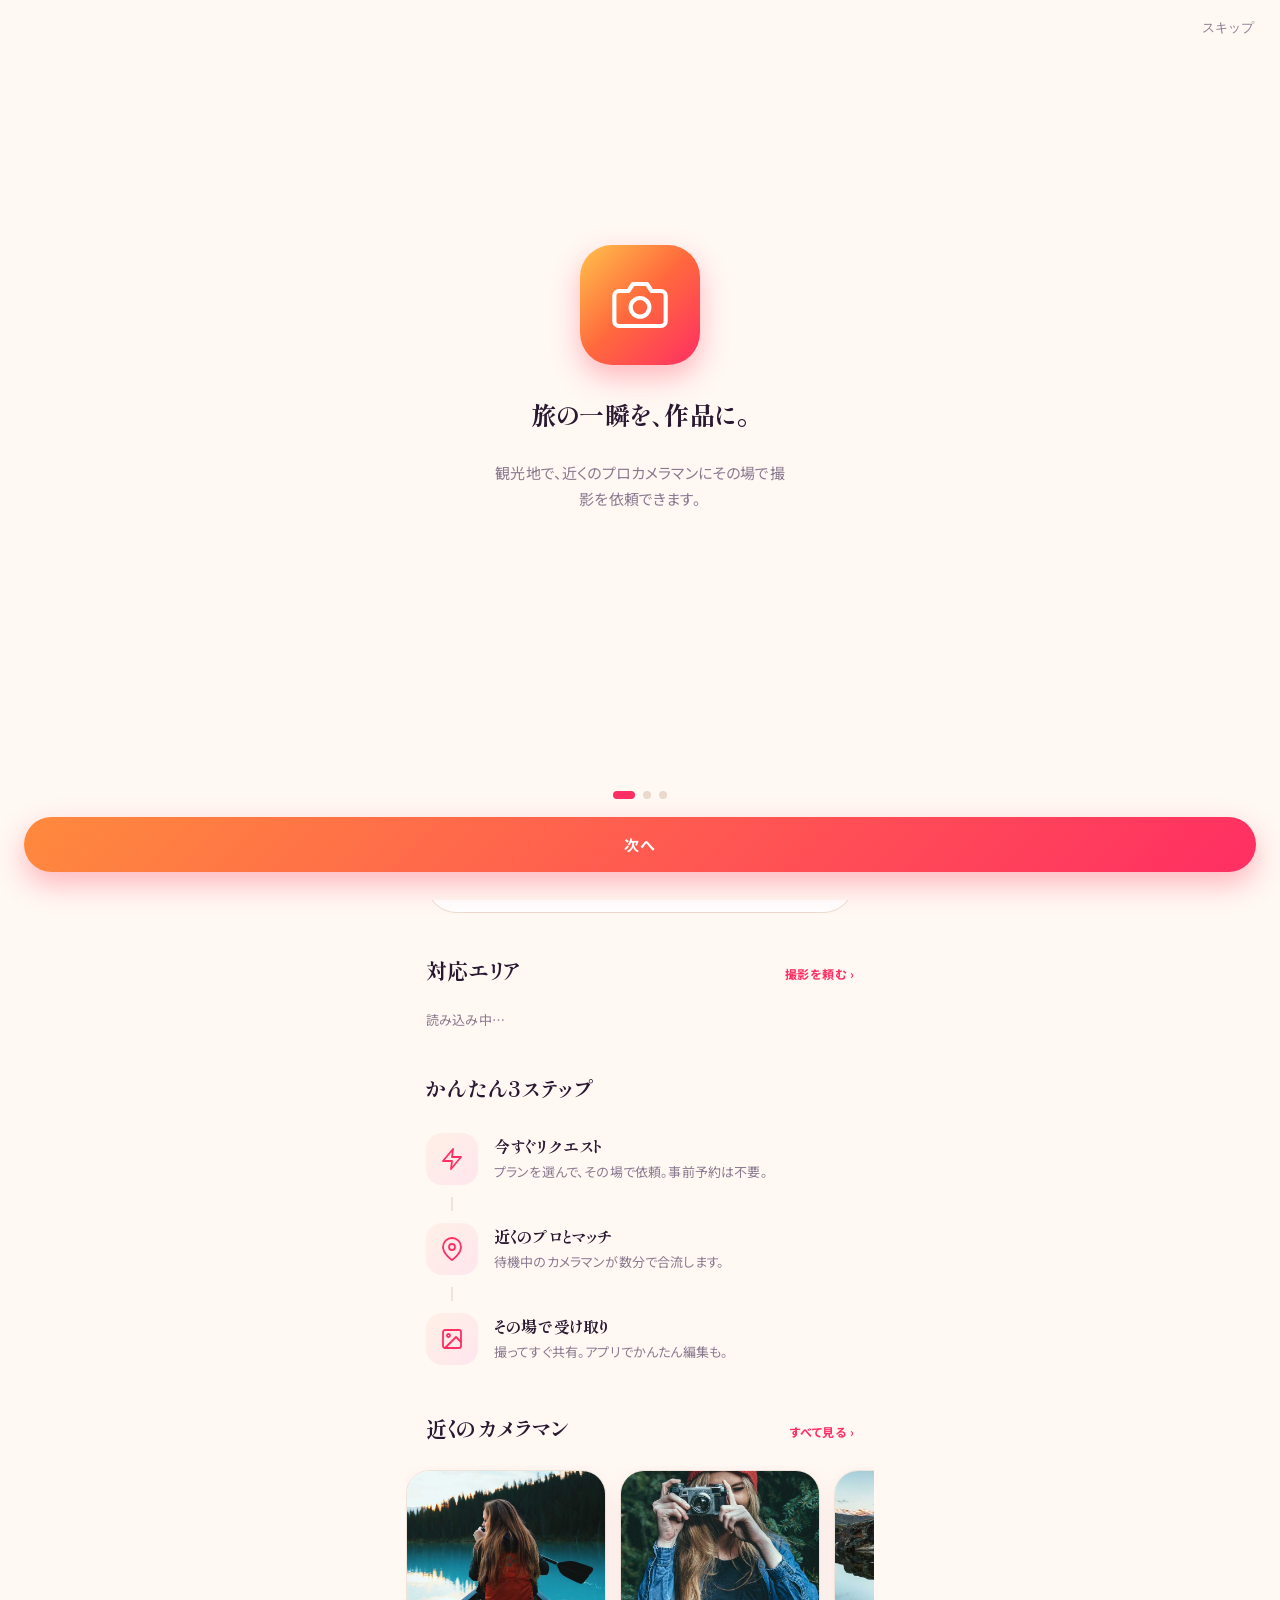
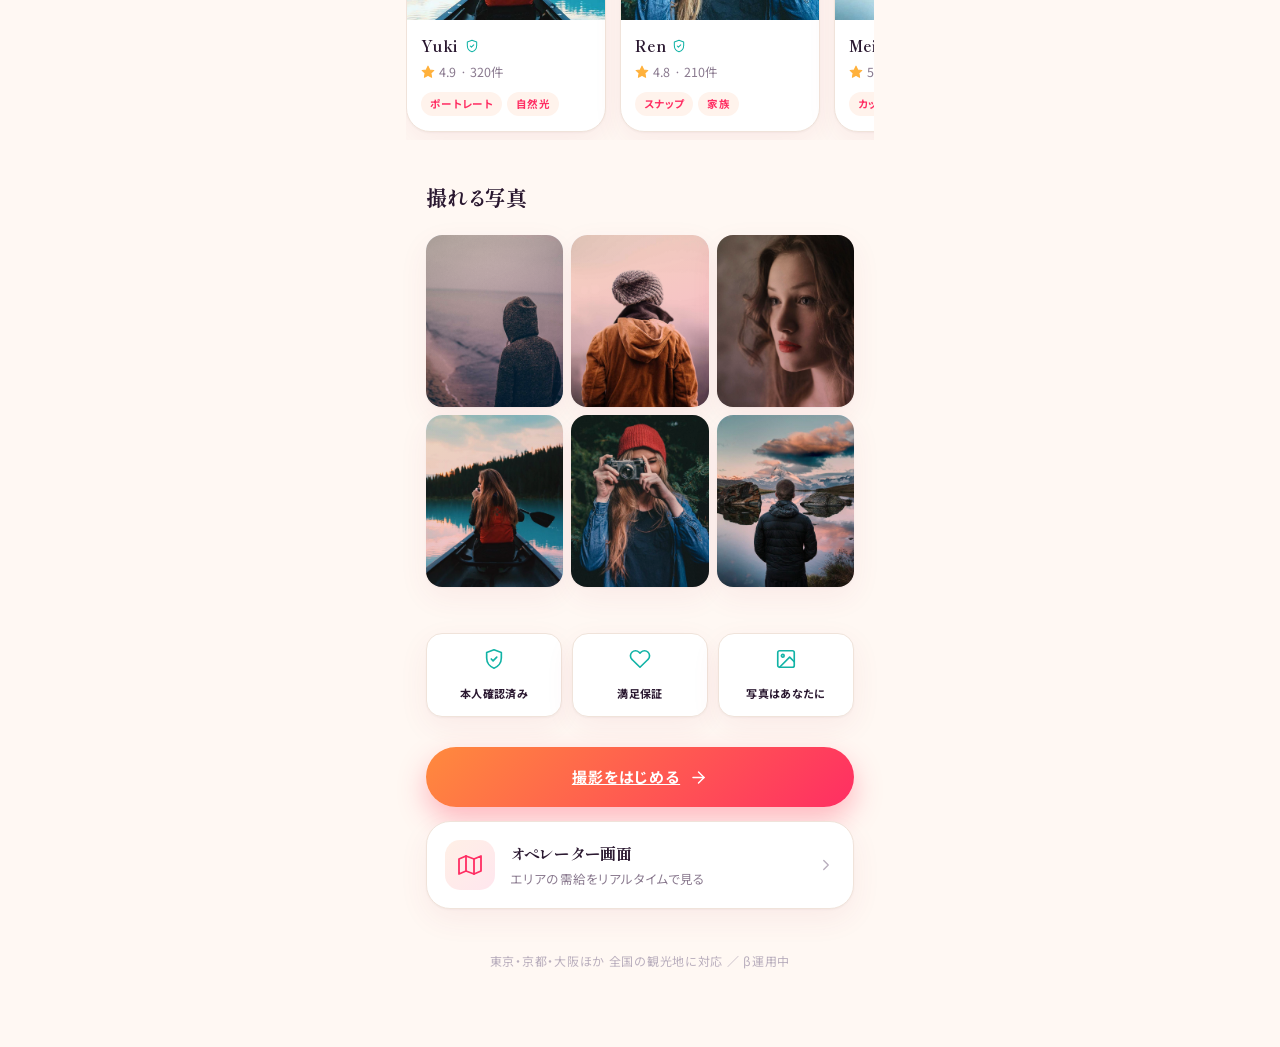
==== commit 52d7f355: "feat: 全国エリア対応をランディング/オペレーターにも波及 - /api/stats にエリア別の需要(by_area: active/waiting)を集計して追加 - オペレーター: 「全国」" ====
--- a/static/index.html
+++ b/static/index.html
@@ -35,7 +35,7 @@
 
     <!-- live availability -->
     <div class="live-pill reveal" id="livePill">
-      <span class="dot"></span><span id="liveText">いま浅草エリアの待機状況を確認中…</span>
+      <span class="dot"></span><span id="liveText">いまの待機状況を確認中…</span>
     </div>
 
     <!-- stats -->
@@ -48,6 +48,14 @@
     <!-- CTA -->
     <a class="btn brand reveal" href="/customer" style="margin-top:22px">今すぐ撮影を頼む <i data-icon="arrow" data-size="19"></i></a>
     <a class="btn secondary reveal" href="/photographer" style="margin-top:12px">カメラマンとして参加</a>
+
+    <!-- coverage areas -->
+    <div class="section reveal">
+      <div class="section-head"><h2>対応エリア</h2><a class="more" href="/customer" style="text-decoration:none">撮影を頼む ›</a></div>
+      <div id="areaChips" class="area-chips">
+        <span class="muted" style="font-size:13px">読み込み中…</span>
+      </div>
+    </div>
 
     <!-- how it works -->
     <div class="section">
@@ -129,7 +137,7 @@
       <button class="ib-close" id="installClose" aria-label="閉じる">×</button>
     </div>
 
-    <p class="footnote center">浅草エリア ／ 土日 14:00–18:00 試験運用中</p>
+    <p class="footnote center">東京・京都・大阪ほか 全国の観光地に対応 ／ β運用中</p>
   </div>
 
   <!-- first-run onboarding -->
@@ -155,12 +163,21 @@
       const el = document.getElementById('liveText');
       if (!el) return;
       if (typeof s.online === 'number' && s.online > 0) {
-        el.innerHTML = `いま浅草エリアで <b>${s.online}人</b> のプロが待機中`;
+        el.innerHTML = `いま全国で <b>${s.online}人</b> のプロが待機中`;
       } else {
         el.textContent = '次の試験運用は土日 14:00–18:00';
         const d = document.querySelector('#livePill .dot');
         if (d) d.style.background = 'var(--gold)';
       }
+    }).catch(() => {});
+
+    // ---- coverage areas (from /api/areas) ----
+    fetch('/api/areas').then((r) => r.json()).then((areas) => {
+      const el = document.getElementById('areaChips');
+      if (!el || !Array.isArray(areas) || !areas.length) return;
+      el.innerHTML = areas.map((a) =>
+        `<a class="area-chip" href="/customer"><span class="ac-emoji">${a.emoji || '📍'}</span>${a.name}</a>`
+      ).join('');
     }).catch(() => {});
 
     // ---- onboarding (shown once) ----
--- a/static/css/app.css
+++ b/static/css/app.css
@@ -562,6 +562,23 @@
 th, td { text-align:left; padding: 11px 6px; border-bottom: 1px solid var(--line); }
 th { color: var(--ink-soft); font-weight: 700; font-size: 10.5px; letter-spacing: .1em; text-transform: uppercase; }
 
+/* ---------- landing: coverage areas ---------- */
+.area-chips { display:flex; flex-wrap:wrap; gap:9px; }
+.area-chip { display:inline-flex; align-items:center; gap:7px; padding:9px 15px; border-radius:999px;
+  background:var(--surface); border:1px solid var(--line-strong); box-shadow:var(--shadow);
+  font-size:13.5px; font-weight:700; color:var(--ink); text-decoration:none; transition:transform .15s, box-shadow .15s; }
+.area-chip:active { transform:scale(.96); }
+.area-chip .ac-emoji { font-size:15px; line-height:1; }
+
+/* ---------- operator: area demand ---------- */
+.area-demand { display:flex; flex-direction:column; gap:10px; }
+.ad-row { display:grid; grid-template-columns: 84px 1fr auto; align-items:center; gap:12px; }
+.ad-name { font-weight:700; font-size:13.5px; }
+.ad-track { height:10px; border-radius:999px; background:var(--surface-2); overflow:hidden; }
+.ad-fill { height:100%; border-radius:999px; background:linear-gradient(90deg,var(--brand1),var(--brand2)); transition:width .4s ease; }
+.ad-num { font-size:12.5px; color:var(--ink-soft); font-weight:700; white-space:nowrap; }
+.ad-wait { color:#c98a1b; font-weight:700; }
+
 /* ---------- gallery ---------- */
 .grid { display:grid; grid-template-columns: repeat(2,1fr); gap: 10px; }
 .gphoto { position:relative; border-radius: var(--radius); overflow:hidden; box-shadow:var(--shadow); cursor:pointer; }
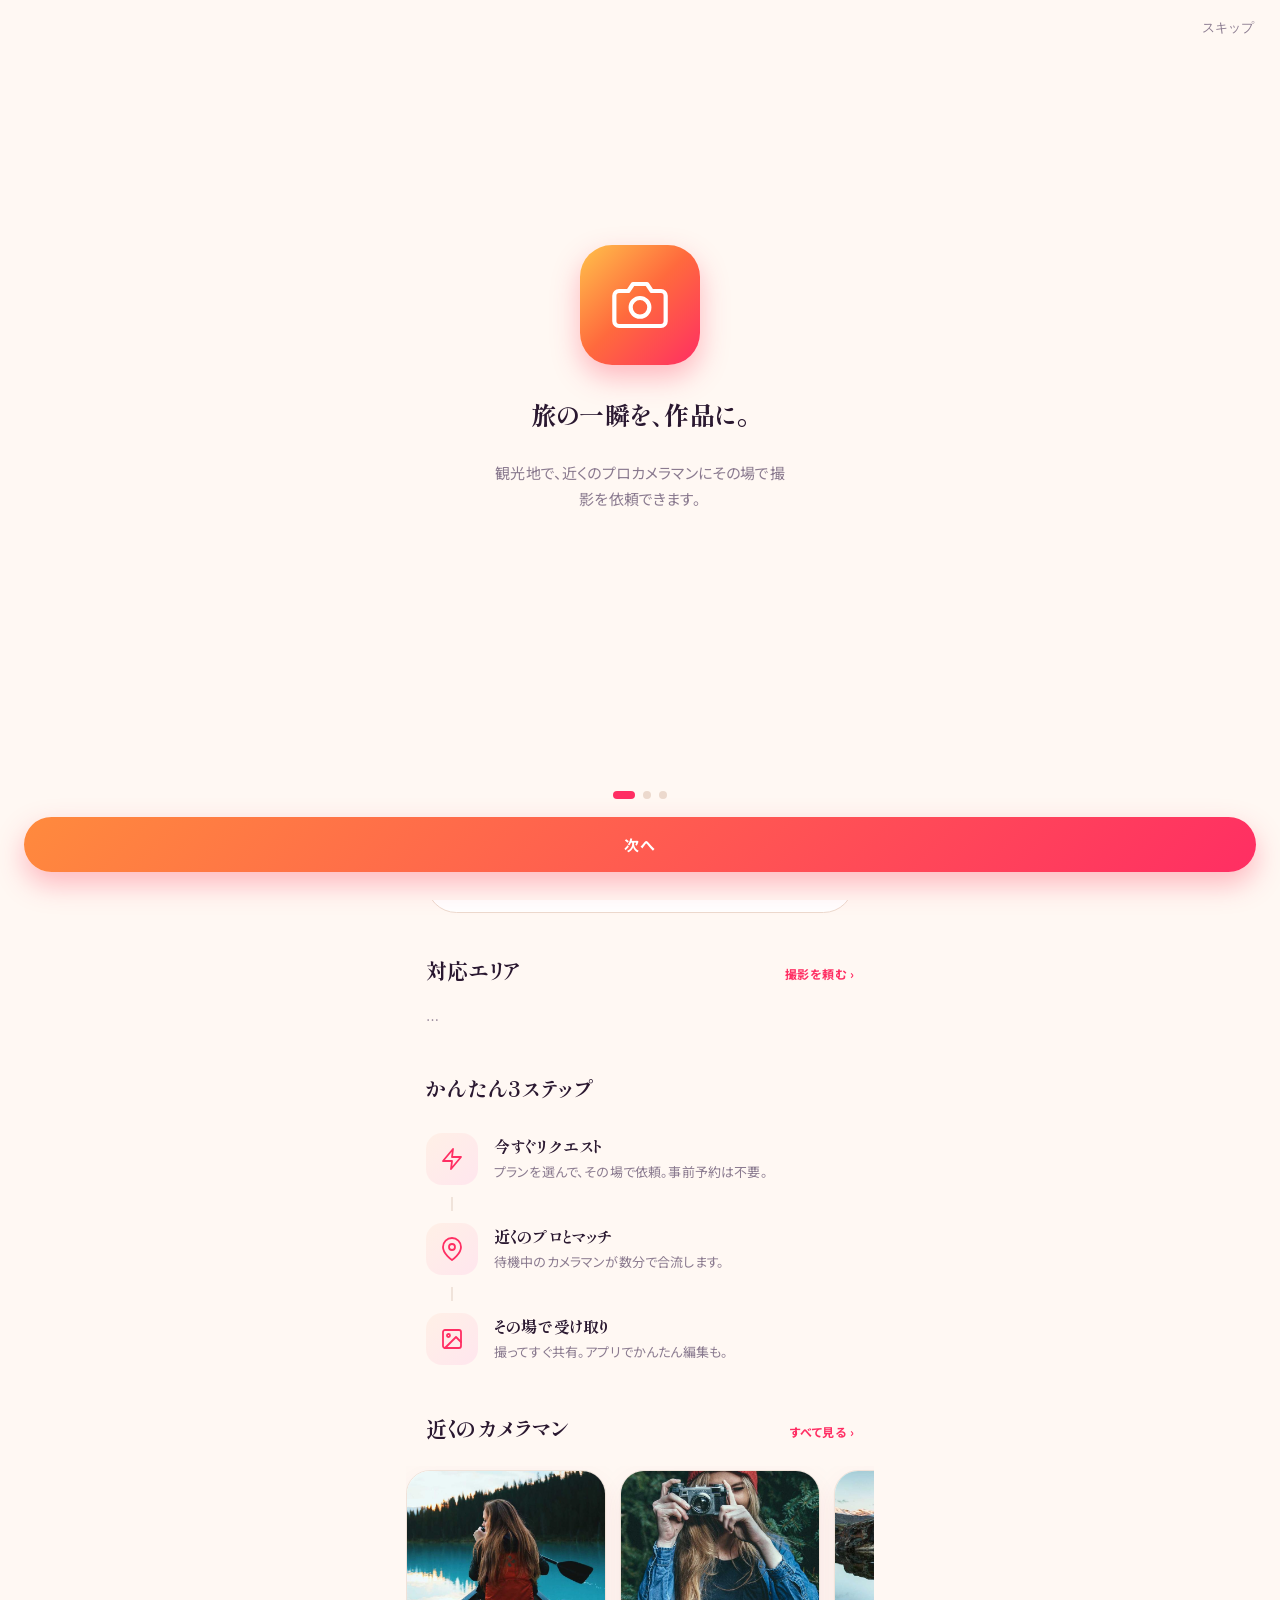
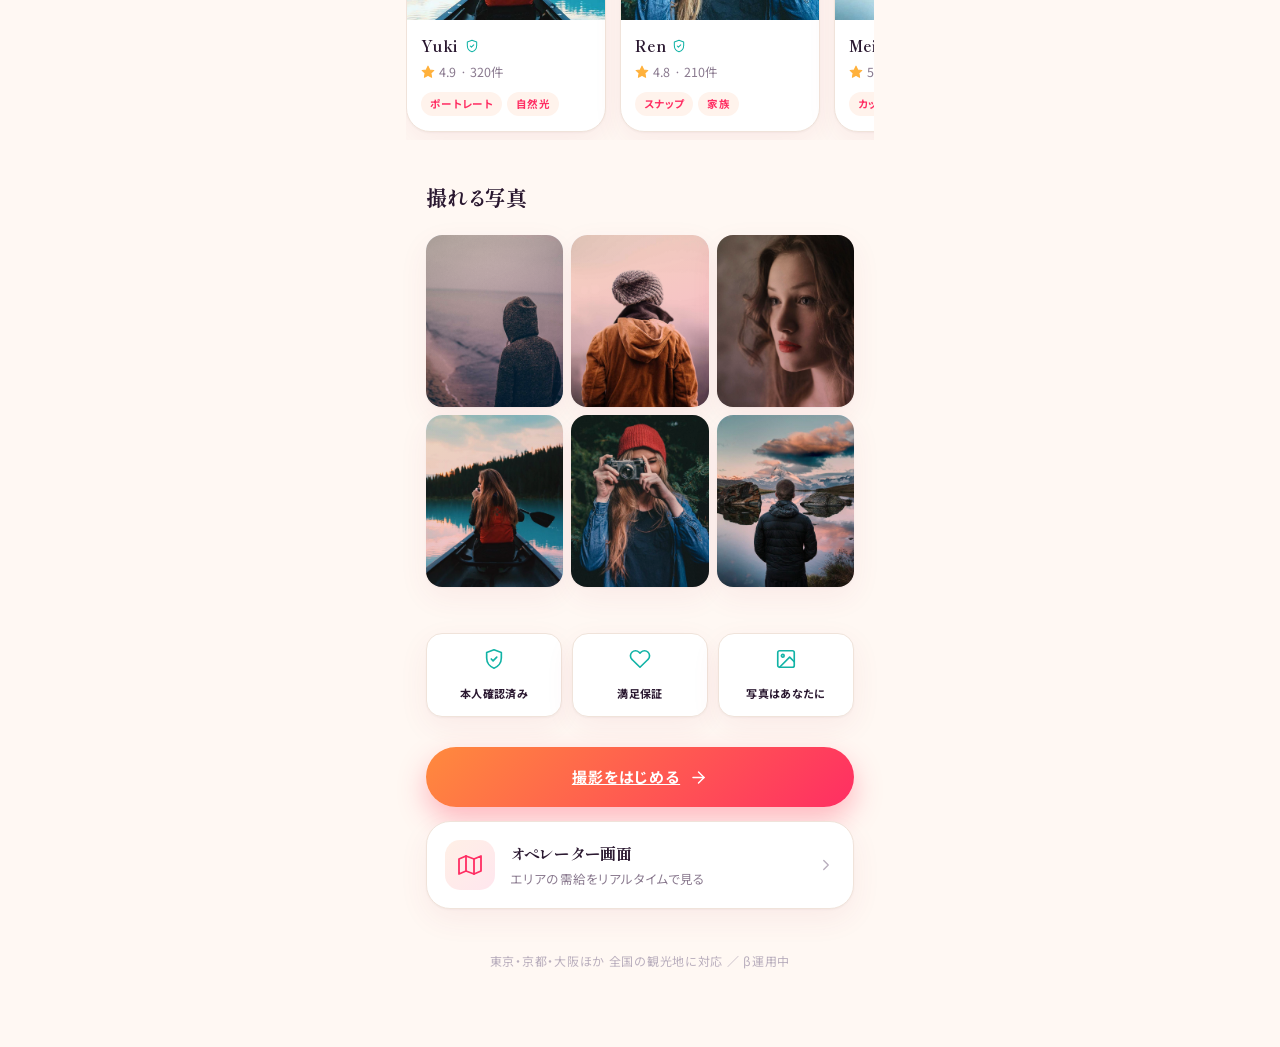
==== commit 78fc2dd1: "feat: 活動エリアでマッチング優先 + チップ機能 + 英語対応(i18n) 活動エリアをマッチングに活用: - /api/photographers/nearby が area パラメータを受け" ====
--- a/static/index.html
+++ b/static/index.html
@@ -27,51 +27,51 @@
         <div><b>4.9</b><small>満足度</small></div>
       </div>
       <div class="hero-inner">
-        <p class="eyebrow">Tourist × Photographer</p>
-        <h1>旅の一瞬を、<br>作品に変える。</h1>
-        <p>近くのプロと、その場でマッチング。30分で、自然な一枚を。</p>
+        <p class="eyebrow" data-i18n="hero_eyebrow">Tourist × Photographer</p>
+        <h1 data-i18n-html="hero_h1">旅の一瞬を、<br>作品に変える。</h1>
+        <p data-i18n="hero_sub">近くのプロと、その場でマッチング。30分で、自然な一枚を。</p>
       </div>
     </div>
 
     <!-- live availability -->
     <div class="live-pill reveal" id="livePill">
-      <span class="dot"></span><span id="liveText">いまの待機状況を確認中…</span>
+      <span class="dot"></span><span id="liveText" data-i18n="live_checking">いまの待機状況を確認中…</span>
     </div>
 
     <!-- stats -->
     <div class="stats-bar reveal">
-      <div class="item"><div class="v"><i data-icon="star" data-size="17"></i>4.9</div><div class="k">平均評価</div></div>
-      <div class="item"><div class="v">1,200<span style="font-size:14px">+</span></div><div class="k">撮影実績</div></div>
-      <div class="item"><div class="v">30<span style="font-size:14px">分</span></div><div class="k">で受け取り</div></div>
+      <div class="item"><div class="v"><i data-icon="star" data-size="17"></i>4.9</div><div class="k" data-i18n="stat_rating">平均評価</div></div>
+      <div class="item"><div class="v">1,200<span style="font-size:14px">+</span></div><div class="k" data-i18n="stat_shots">撮影実績</div></div>
+      <div class="item"><div class="v">30<span style="font-size:14px" data-i18n="stat_min_unit">分</span></div><div class="k" data-i18n="stat_receive">で受け取り</div></div>
     </div>
 
     <!-- CTA -->
-    <a class="btn brand reveal" href="/customer" style="margin-top:22px">今すぐ撮影を頼む <i data-icon="arrow" data-size="19"></i></a>
-    <a class="btn secondary reveal" href="/photographer" style="margin-top:12px">カメラマンとして参加</a>
+    <a class="btn brand reveal" href="/customer" style="margin-top:22px"><span data-i18n="cta_order_now">今すぐ撮影を頼む</span> <i data-icon="arrow" data-size="19"></i></a>
+    <a class="btn secondary reveal" href="/photographer" style="margin-top:12px" data-i18n="cta_join">カメラマンとして参加</a>
 
     <!-- coverage areas -->
     <div class="section reveal">
-      <div class="section-head"><h2>対応エリア</h2><a class="more" href="/customer" style="text-decoration:none">撮影を頼む ›</a></div>
+      <div class="section-head"><h2 data-i18n="areas_head">対応エリア</h2><a class="more" href="/customer" style="text-decoration:none" data-i18n="areas_more">撮影を頼む ›</a></div>
       <div id="areaChips" class="area-chips">
-        <span class="muted" style="font-size:13px">読み込み中…</span>
+        <span class="muted" style="font-size:13px">…</span>
       </div>
     </div>
 
     <!-- how it works -->
     <div class="section">
-      <div class="section-head"><h2>かんたん3ステップ</h2></div>
+      <div class="section-head"><h2 data-i18n="how_head">かんたん3ステップ</h2></div>
       <div class="steps">
-        <div class="step"><div class="num"><i data-icon="zap" data-size="24"></i></div><div><div class="st">今すぐリクエスト</div><div class="sd">プランを選んで、その場で依頼。事前予約は不要。</div></div></div>
+        <div class="step"><div class="num"><i data-icon="zap" data-size="24"></i></div><div><div class="st" data-i18n="how1_t">今すぐリクエスト</div><div class="sd" data-i18n="how1_d">プランを選んで、その場で依頼。事前予約は不要。</div></div></div>
         <div class="step-line"></div>
-        <div class="step"><div class="num"><i data-icon="pin" data-size="24"></i></div><div><div class="st">近くのプロとマッチ</div><div class="sd">待機中のカメラマンが数分で合流します。</div></div></div>
+        <div class="step"><div class="num"><i data-icon="pin" data-size="24"></i></div><div><div class="st" data-i18n="how2_t">近くのプロとマッチ</div><div class="sd" data-i18n="how2_d">待機中のカメラマンが数分で合流します。</div></div></div>
         <div class="step-line"></div>
-        <div class="step"><div class="num"><i data-icon="image" data-size="24"></i></div><div><div class="st">その場で受け取り</div><div class="sd">撮ってすぐ共有。アプリでかんたん編集も。</div></div></div>
+        <div class="step"><div class="num"><i data-icon="image" data-size="24"></i></div><div><div class="st" data-i18n="how3_t">その場で受け取り</div><div class="sd" data-i18n="how3_d">撮ってすぐ共有。アプリでかんたん編集も。</div></div></div>
       </div>
     </div>
 
     <!-- featured photographers -->
     <div class="section">
-      <div class="section-head"><h2>近くのカメラマン</h2><a class="more" href="/customer" style="text-decoration:none">すべて見る ›</a></div>
+      <div class="section-head"><h2 data-i18n="featured_head">近くのカメラマン</h2><a class="more" href="/customer" style="text-decoration:none" data-i18n="featured_more">すべて見る ›</a></div>
       <div class="hscroll">
         <div class="ph-card">
           <img class="thumb" src="/static/img/work1.jpg" alt="">
@@ -102,7 +102,7 @@
 
     <!-- sample gallery -->
     <div class="section">
-      <div class="section-head"><h2>撮れる写真</h2></div>
+      <div class="section-head"><h2 data-i18n="samples_head">撮れる写真</h2></div>
       <div class="duo-grid">
         <div class="duo"><img src="/static/img/work4.jpg" alt=""></div>
         <div class="duo"><img src="/static/img/work5.jpg" alt=""></div>
@@ -116,69 +116,82 @@
     <!-- trust -->
     <div class="section">
       <div class="trust">
-        <div class="t"><i data-icon="shield" data-size="22"></i><div class="l">本人確認済み</div></div>
-        <div class="t"><i data-icon="heart" data-size="22"></i><div class="l">満足保証</div></div>
-        <div class="t"><i data-icon="image" data-size="22"></i><div class="l">写真はあなたに</div></div>
-      </div>
-    </div>
-
-    <a class="btn brand" href="/customer" style="margin-top:30px">撮影をはじめる <i data-icon="arrow" data-size="19"></i></a>
+        <div class="t"><i data-icon="shield" data-size="22"></i><div class="l" data-i18n="trust1">本人確認済み</div></div>
+        <div class="t"><i data-icon="heart" data-size="22"></i><div class="l" data-i18n="trust2">満足保証</div></div>
+        <div class="t"><i data-icon="image" data-size="22"></i><div class="l" data-i18n="trust3">写真はあなたに</div></div>
+      </div>
+    </div>
+
+    <a class="btn brand" href="/customer" style="margin-top:30px"><span data-i18n="cta_start">撮影をはじめる</span> <i data-icon="arrow" data-size="19"></i></a>
     <a class="role" href="/operator" style="margin-top:14px">
       <div class="ricon"><i data-icon="map" data-size="24"></i></div>
-      <div><div class="t">オペレーター画面</div><div class="d">エリアの需給をリアルタイムで見る</div></div>
+      <div><div class="t" data-i18n="op_role_t">オペレーター画面</div><div class="d" data-i18n="op_role_d">エリアの需給をリアルタイムで見る</div></div>
       <div class="chev"><i data-icon="chevron" data-size="18"></i></div>
     </a>
 
     <!-- PWA install banner -->
     <div id="installBanner" class="install-banner hidden">
       <div class="ib-ic"><i data-icon="download" data-size="20"></i></div>
-      <div class="ib-t"><b>UberPHOTO</b> をホーム画面に追加して、アプリのように使えます。</div>
-      <button id="installBtn">追加</button>
+      <div class="ib-t" data-i18n-html="install_text"><b>UberPHOTO</b> をホーム画面に追加して、アプリのように使えます。</div>
+      <button id="installBtn" data-i18n="install_btn">追加</button>
       <button class="ib-close" id="installClose" aria-label="閉じる">×</button>
     </div>
 
-    <p class="footnote center">東京・京都・大阪ほか 全国の観光地に対応 ／ β運用中</p>
+    <p class="footnote center" data-i18n="footnote">東京・京都・大阪ほか 全国の観光地に対応 ／ β運用中</p>
   </div>
 
   <!-- first-run onboarding -->
   <div id="onb" class="onb hidden">
-    <button class="onb-skip" id="onbSkip">スキップ</button>
+    <button class="onb-skip" id="onbSkip" data-i18n="onb_skip">スキップ</button>
     <div class="onb-slides" id="onbSlides">
-      <div class="onb-slide"><div class="onb-art"><i data-icon="camera" data-size="56"></i></div><h2>旅の一瞬を、作品に。</h2><p>観光地で、近くのプロカメラマンにその場で撮影を依頼できます。</p></div>
-      <div class="onb-slide"><div class="onb-art"><i data-icon="zap" data-size="56"></i></div><h2>選んで、数分でお迎え。</h2><p>近くの2〜3人から選ぶか「おまかせ」で最短のプロに。地図で到着までわかります。</p></div>
-      <div class="onb-slide"><div class="onb-art"><i data-icon="image" data-size="56"></i></div><h2>撮ってすぐ受け取り。</h2><p>レタッチ不要。その場で全データを受け取り、アプリでかんたん編集も。</p></div>
+      <div class="onb-slide"><div class="onb-art"><i data-icon="camera" data-size="56"></i></div><h2 data-i18n="onb1_t">旅の一瞬を、作品に。</h2><p data-i18n="onb1_d">観光地で、近くのプロカメラマンにその場で撮影を依頼できます。</p></div>
+      <div class="onb-slide"><div class="onb-art"><i data-icon="zap" data-size="56"></i></div><h2 data-i18n="onb2_t">選んで、数分でお迎え。</h2><p data-i18n="onb2_d">近くの2〜3人から選ぶか「おまかせ」で最短のプロに。地図で到着までわかります。</p></div>
+      <div class="onb-slide"><div class="onb-art"><i data-icon="image" data-size="56"></i></div><h2 data-i18n="onb3_t">撮ってすぐ受け取り。</h2><p data-i18n="onb3_d">レタッチ不要。その場で全データを受け取り、アプリでかんたん編集も。</p></div>
     </div>
     <div class="onb-foot">
       <div class="onb-dots"><i class="on"></i><i></i><i></i></div>
-      <button class="btn brand" id="onbNext">次へ</button>
+      <button class="btn brand" id="onbNext" data-i18n="onb_next">次へ</button>
     </div>
   </div>
 
   <script src="/static/js/icons.js"></script>
+  <script src="/static/js/i18n.js"></script>
   <script src="/static/js/common.js"></script>
   <script>
   (function () {
     // ---- live availability (real online count) ----
-    fetch('/api/stats').then((r) => r.json()).then((s) => {
+    let liveOnline = null;
+    const renderLive = () => {
       const el = document.getElementById('liveText');
-      if (!el) return;
-      if (typeof s.online === 'number' && s.online > 0) {
-        el.innerHTML = `いま全国で <b>${s.online}人</b> のプロが待機中`;
+      if (!el || liveOnline === null) return;
+      if (liveOnline > 0) {
+        el.innerHTML = t('live_online', { n: liveOnline });
       } else {
-        el.textContent = '次の試験運用は土日 14:00–18:00';
+        el.textContent = t('live_next');
         const d = document.querySelector('#livePill .dot');
         if (d) d.style.background = 'var(--gold)';
       }
+    };
+    fetch('/api/stats').then((r) => r.json()).then((s) => {
+      liveOnline = typeof s.online === 'number' ? s.online : 0;
+      renderLive();
     }).catch(() => {});
 
     // ---- coverage areas (from /api/areas) ----
+    let areaList = [];
+    const renderAreaChips = () => {
+      const el = document.getElementById('areaChips');
+      if (!el || !areaList.length) return;
+      el.innerHTML = areaList.map((a) =>
+        `<a class="area-chip" href="/customer"><span class="ac-emoji">${a.emoji || '📍'}</span>${areaLabel(a)}</a>`
+      ).join('');
+    };
     fetch('/api/areas').then((r) => r.json()).then((areas) => {
-      const el = document.getElementById('areaChips');
-      if (!el || !Array.isArray(areas) || !areas.length) return;
-      el.innerHTML = areas.map((a) =>
-        `<a class="area-chip" href="/customer"><span class="ac-emoji">${a.emoji || '📍'}</span>${a.name}</a>`
-      ).join('');
+      if (Array.isArray(areas)) { areaList = areas; renderAreaChips(); }
     }).catch(() => {});
+
+    // re-render dynamic strings when the language changes
+    document.addEventListener('langchange', () => { renderLive(); renderAreaChips(); });
 
     // ---- onboarding (shown once) ----
     const onb = document.getElementById('onb');
@@ -191,7 +204,7 @@
       const render = () => {
         slides.style.transform = `translateX(${-idx * 100}%)`;
         dots.forEach((d, i) => d.classList.toggle('on', i === idx));
-        next.textContent = idx === total - 1 ? 'はじめる' : '次へ';
+        next.textContent = idx === total - 1 ? t('onb_start') : t('onb_next');
       };
       const finish = () => { localStorage.setItem('uphoto_onboarded', '1'); onb.classList.add('hidden'); };
       next.onclick = () => { if (idx < total - 1) { idx++; render(); } else finish(); };
@@ -209,7 +222,9 @@
         e.preventDefault(); deferred = e; banner.classList.remove('hidden');
       });
       if (/iphone|ipad|ipod/i.test(navigator.userAgent)) {
-        banner.querySelector('.ib-t').innerHTML = '<b>UberPHOTO</b> は共有メニューの「ホーム画面に追加」でアプリのように使えます。';
+        const ibt = banner.querySelector('.ib-t');
+        ibt.setAttribute('data-i18n-html', 'install_text_ios');
+        ibt.innerHTML = t('install_text_ios');
         document.getElementById('installBtn').style.display = 'none';
         banner.classList.remove('hidden');
       }
--- a/static/css/app.css
+++ b/static/css/app.css
@@ -104,6 +104,23 @@
   -webkit-background-clip: text; background-clip: text;
   -webkit-text-fill-color: transparent;
 }
+.lang-toggle {
+  margin-left: auto;
+  display: inline-flex;
+  background: var(--surface);
+  border: 1px solid var(--line-strong);
+  border-radius: 999px;
+  padding: 2px;
+  box-shadow: var(--shadow);
+}
+.lang-toggle button {
+  border: none; background: transparent; cursor: pointer;
+  font-size: 11px; font-weight: 700; color: var(--ink-soft);
+  padding: 4px 10px; border-radius: 999px; line-height: 1.4;
+  font-family: var(--sans);
+}
+.lang-toggle button.on { background: var(--grad-brand); color: #fff; }
+.lang-toggle + .badge { margin-left: 10px; }
 .badge {
   margin-left: auto;
   font-size: 10px;
@@ -562,6 +579,18 @@
 th, td { text-align:left; padding: 11px 6px; border-bottom: 1px solid var(--line); }
 th { color: var(--ink-soft); font-weight: 700; font-size: 10.5px; letter-spacing: .1em; text-transform: uppercase; }
 
+.area-tag { display:inline-block; margin-left:6px; padding:1px 8px; border-radius:999px;
+  background:#dff3e8; color:var(--green); font-size:11px; font-weight:700; vertical-align:middle; }
+
+/* ---------- tip ---------- */
+.tip-card { margin-top:14px; }
+.tip-card h2 { display:flex; align-items:center; gap:7px; }
+.tip-opts { display:grid; grid-template-columns: repeat(4,1fr); gap:9px; margin:14px 0 16px; }
+.tip-opt { padding:13px 4px; border-radius:14px; border:1.5px solid var(--line-strong); background:var(--surface);
+  font-weight:800; font-size:15px; font-family:var(--serif); color:var(--ink); cursor:pointer; transition:all .15s; }
+.tip-opt:active { transform:scale(.95); }
+.tip-opt.on { border-color:var(--brand2); background:var(--grad-soft); color:var(--brand2); box-shadow:0 0 0 3px #ffe2ea; }
+
 /* ---------- landing: coverage areas ---------- */
 .area-chips { display:flex; flex-wrap:wrap; gap:9px; }
 .area-chip { display:inline-flex; align-items:center; gap:7px; padding:9px 15px; border-radius:999px;
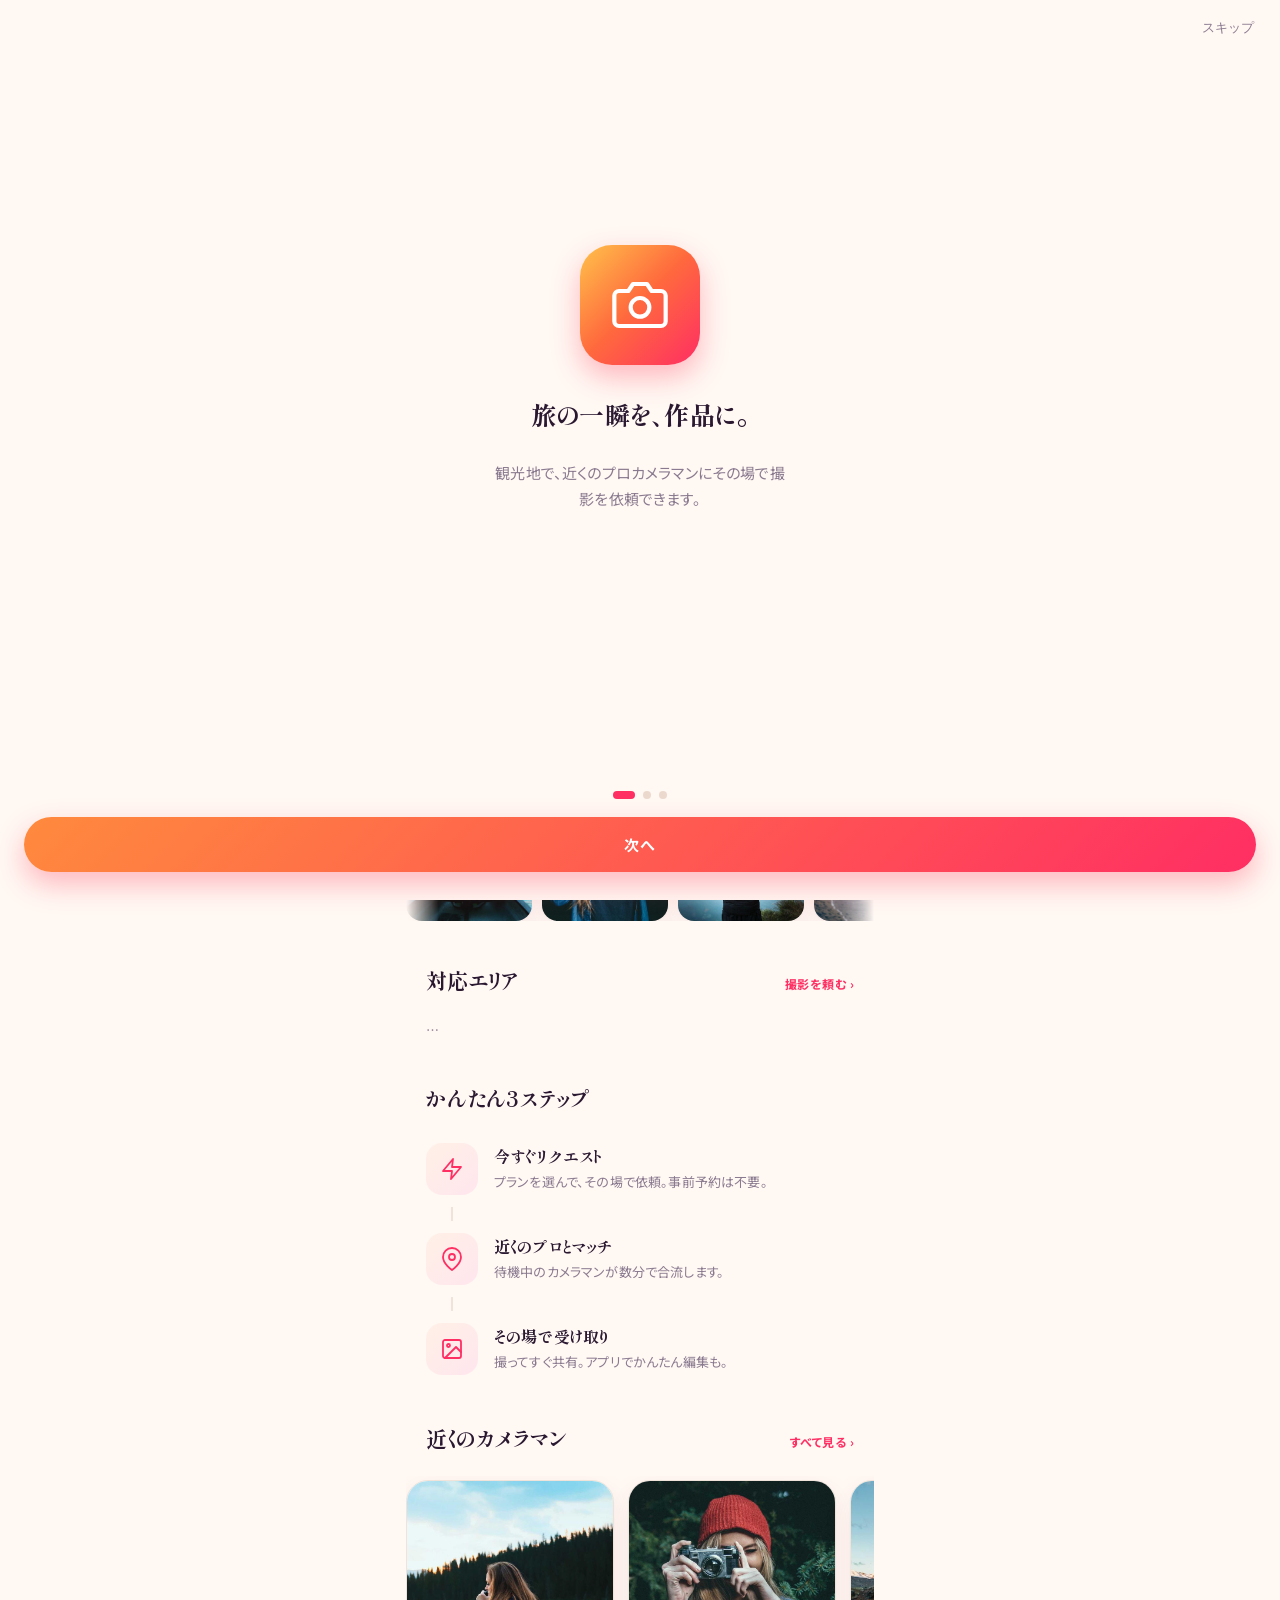
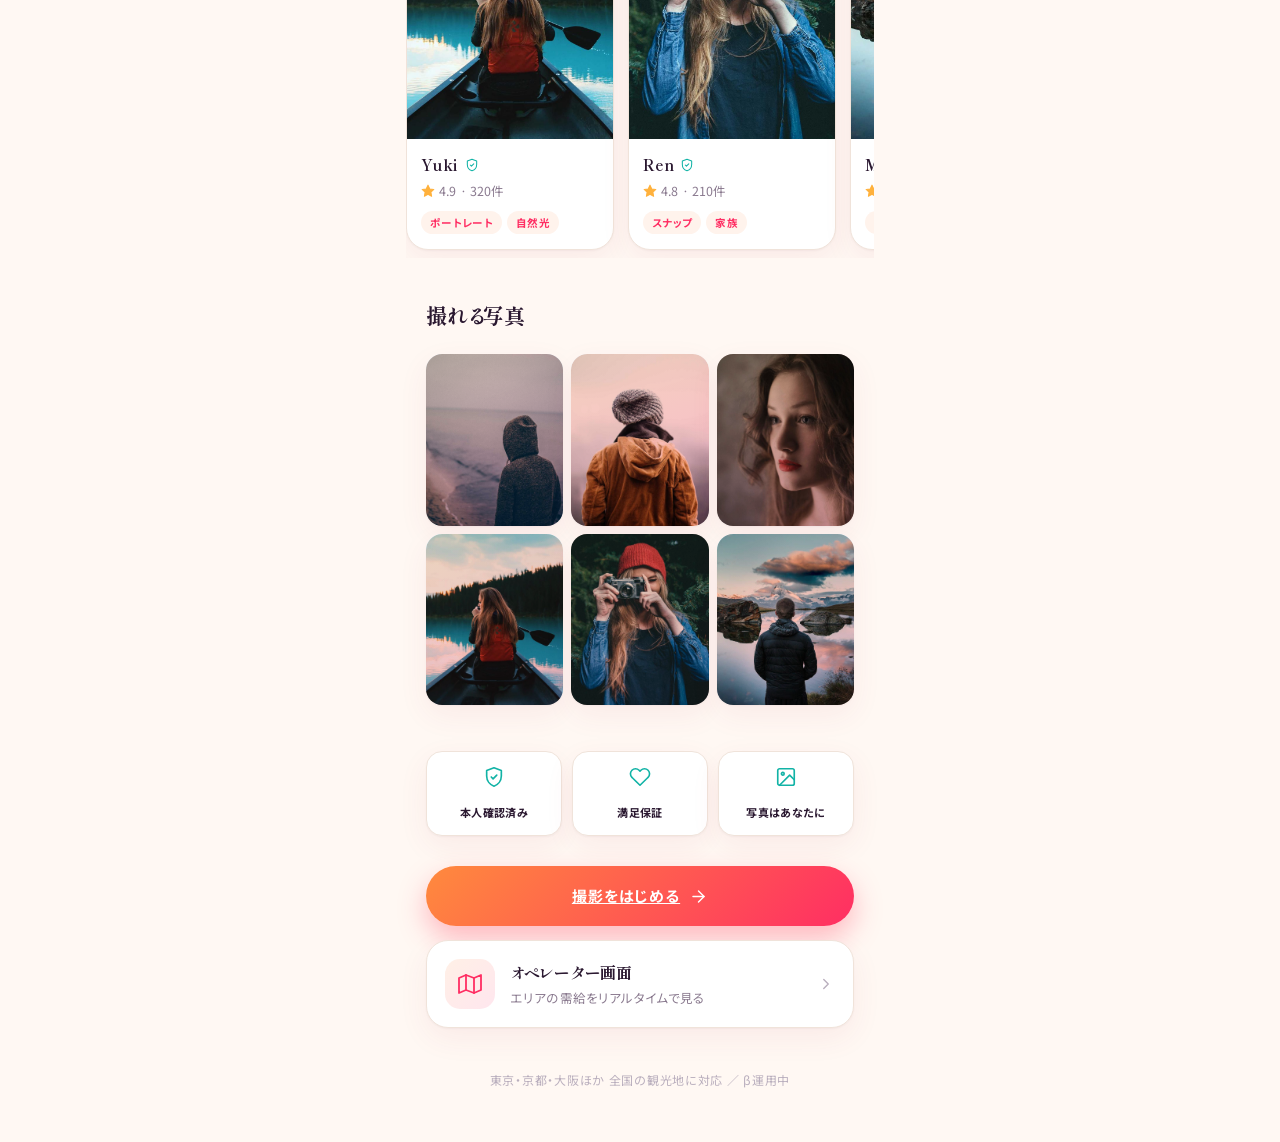
==== commit c41af988: "feat: ホーム画面を今っぽくリデザイン（没入型ヒーロー/ベント/写真マーキー） - 没入型フルブリードヒーロー: 角丸30px・暗いスクリム・大型見出し・   ガラス質感チップ(待機状況/⭐4.9" ====
--- a/static/index.html
+++ b/static/index.html
@@ -12,42 +12,44 @@
   <link rel="stylesheet" href="/static/css/app.css">
 </head>
 <body>
-  <div class="app">
+  <div class="app home">
     <div class="aura" aria-hidden="true"></div>
     <div class="topbar">
       <div class="logo"><span class="u">Uber</span>PHOTO</div>
       <div class="badge">β MVP</div>
     </div>
 
-    <!-- HERO -->
-    <div class="hero reveal">
+    <!-- IMMERSIVE HERO -->
+    <header class="home-hero reveal">
       <img src="/static/img/hero.jpg" alt="">
-      <div class="hero-badge">
-        <i data-icon="star" data-size="15" class="hb-star"></i>
-        <div><b>4.9</b><small>満足度</small></div>
-      </div>
-      <div class="hero-inner">
+      <div class="hh-scrim"></div>
+      <div class="hh-chips">
+        <div class="glass-chip live" id="livePill"><span class="dot"></span><span id="liveText" data-i18n="live_checking">いまの待機状況を確認中…</span></div>
+        <div class="glass-chip rating"><i data-icon="star" data-size="13" class="hb-star"></i><b>4.9</b></div>
+      </div>
+      <div class="hh-body">
         <p class="eyebrow" data-i18n="hero_eyebrow">Tourist × Photographer</p>
         <h1 data-i18n-html="hero_h1">旅の一瞬を、<br>作品に変える。</h1>
-        <p data-i18n="hero_sub">近くのプロと、その場でマッチング。30分で、自然な一枚を。</p>
-      </div>
-    </div>
-
-    <!-- live availability -->
-    <div class="live-pill reveal" id="livePill">
-      <span class="dot"></span><span id="liveText" data-i18n="live_checking">いまの待機状況を確認中…</span>
-    </div>
-
-    <!-- stats -->
-    <div class="stats-bar reveal">
-      <div class="item"><div class="v"><i data-icon="star" data-size="17"></i>4.9</div><div class="k" data-i18n="stat_rating">平均評価</div></div>
-      <div class="item"><div class="v">1,200<span style="font-size:14px">+</span></div><div class="k" data-i18n="stat_shots">撮影実績</div></div>
-      <div class="item"><div class="v">30<span style="font-size:14px" data-i18n="stat_min_unit">分</span></div><div class="k" data-i18n="stat_receive">で受け取り</div></div>
-    </div>
-
-    <!-- CTA -->
-    <a class="btn brand reveal" href="/customer" style="margin-top:22px"><span data-i18n="cta_order_now">今すぐ撮影を頼む</span> <i data-icon="arrow" data-size="19"></i></a>
-    <a class="btn secondary reveal" href="/photographer" style="margin-top:12px" data-i18n="cta_join">カメラマンとして参加</a>
+        <p class="hh-sub" data-i18n="hero_sub">近くのプロと、その場でマッチング。30分で、自然な一枚を。</p>
+        <a class="btn brand hh-cta" href="/customer"><span data-i18n="cta_order_now">今すぐ撮影を頼む</span> <i data-icon="arrow" data-size="19"></i></a>
+        <a class="hh-join" href="/photographer"><span data-i18n="cta_join">カメラマンとして参加</span> <i data-icon="arrow" data-size="15"></i></a>
+      </div>
+    </header>
+
+    <!-- bento stats -->
+    <div class="bento reveal">
+      <div class="bento-cell"><div class="bc-v"><i data-icon="star" data-size="16"></i>4.9</div><div class="bc-k" data-i18n="stat_rating">平均評価</div></div>
+      <div class="bento-cell"><div class="bc-v">1,200<span class="bc-plus">+</span></div><div class="bc-k" data-i18n="stat_shots">撮影実績</div></div>
+      <div class="bento-cell"><div class="bc-v">30<span class="bc-unit" data-i18n="stat_min_unit">分</span></div><div class="bc-k" data-i18n="stat_receive">で受け取り</div></div>
+    </div>
+
+    <!-- photo marquee -->
+    <div class="marquee reveal" aria-hidden="true">
+      <div class="marquee-track">
+        <img src="/static/img/work1.jpg" alt=""><img src="/static/img/work2.jpg" alt=""><img src="/static/img/work3.jpg" alt=""><img src="/static/img/work4.jpg" alt=""><img src="/static/img/work5.jpg" alt=""><img src="/static/img/work6.jpg" alt="">
+        <img src="/static/img/work1.jpg" alt=""><img src="/static/img/work2.jpg" alt=""><img src="/static/img/work3.jpg" alt=""><img src="/static/img/work4.jpg" alt=""><img src="/static/img/work5.jpg" alt=""><img src="/static/img/work6.jpg" alt="">
+      </div>
+    </div>
 
     <!-- coverage areas -->
     <div class="section reveal">
--- a/static/css/app.css
+++ b/static/css/app.css
@@ -828,3 +828,73 @@
 .live-pill .dot { width:8px; height:8px; border-radius:50%; background:var(--green); animation:blink 1.4s infinite; flex-shrink:0; }
 .live-pill b { color:var(--brand2); }
 @media (prefers-reduced-motion: reduce) { .aura, .hero::before, .hero-badge { animation:none; } }
+
+/* ============ HOME (landing) — modern refresh (scoped to .home) ============ */
+.home { padding-bottom: calc(40px + env(safe-area-inset-bottom)); }
+
+/* immersive full-bleed hero */
+.home-hero {
+  position: relative;
+  margin: 6px -20px 0;
+  border-radius: 30px;
+  overflow: hidden;
+  min-height: 568px;
+  display: flex;
+  isolation: isolate;
+  box-shadow: var(--shadow-lg);
+  animation: rise .5s ease both;
+}
+.home-hero img { position:absolute; inset:0; width:100%; height:100%; object-fit:cover; z-index:-2; transform:scale(1.02); }
+.hh-scrim {
+  position:absolute; inset:0; z-index:-1;
+  background:
+    linear-gradient(180deg, rgba(20,8,20,.06) 0%, rgba(20,8,20,0) 26%, rgba(18,6,18,.5) 70%, rgba(13,4,16,.88) 100%),
+    radial-gradient(130% 80% at 82% 6%, rgba(255,120,70,.32), transparent 58%);
+}
+.hh-chips { position:absolute; top:16px; left:16px; right:16px; display:flex; justify-content:space-between; gap:8px; z-index:1; }
+.glass-chip {
+  display:inline-flex; align-items:center; gap:7px;
+  padding:8px 13px; border-radius:999px; max-width:74%;
+  background: rgba(255,255,255,.15);
+  border:1px solid rgba(255,255,255,.32);
+  -webkit-backdrop-filter: blur(12px); backdrop-filter: blur(12px);
+  color:#fff; font-size:12.5px; font-weight:700;
+  box-shadow: 0 6px 22px rgba(15,5,18,.22);
+}
+.glass-chip span { overflow:hidden; text-overflow:ellipsis; white-space:nowrap; }
+.glass-chip b { color:#fff; }
+.glass-chip .dot { width:8px; height:8px; border-radius:50%; flex-shrink:0; background:#39e09b; box-shadow:0 0 0 4px rgba(57,224,155,.22); animation:blink 1.4s infinite; }
+.glass-chip.rating .hb-star { color:var(--gold); fill:var(--gold); }
+.glass-chip.rating b { font-family:var(--serif); font-size:14px; }
+
+.hh-body { margin-top:auto; padding:26px 24px 30px; color:#fff; }
+.hh-body .eyebrow { color:#ffd9c2; -webkit-text-fill-color:#ffd9c2; background:none; letter-spacing:.22em; }
+.hh-body h1 { color:#fff; font-size:42px; line-height:1.18; margin:9px 0 0; letter-spacing:-.012em; text-shadow:0 3px 30px rgba(18,4,14,.5); }
+.hh-sub { color:rgba(255,255,255,.92); font-size:14.5px; margin:11px 0 0; max-width:31ch; }
+.hh-cta { margin-top:22px; height:54px; border-radius:16px; font-size:16px; }
+.hh-join { display:inline-flex; align-items:center; justify-content:center; gap:6px; width:100%; margin-top:13px; color:#fff; font-weight:700; font-size:13.5px; text-decoration:none; opacity:.9; }
+.hh-join:active { opacity:1; transform:scale(.99); }
+
+/* bento stats */
+.home .bento { display:grid; grid-template-columns:repeat(3,1fr); gap:10px; margin-top:14px; }
+.bento-cell { background:var(--surface); border:1px solid var(--line); border-radius:20px; padding:16px 10px; text-align:center; box-shadow:var(--shadow); }
+.bc-v { font-family:var(--serif); font-weight:800; font-size:24px; line-height:1; display:flex; align-items:center; justify-content:center; gap:4px; }
+.bc-v .ic { color:var(--gold); fill:var(--gold); width:16px; height:16px; }
+.bc-plus, .bc-unit { font-size:14px; }
+.bc-k { font-size:10.5px; color:var(--ink-soft); letter-spacing:.05em; margin-top:8px; }
+
+/* auto-scrolling photo marquee */
+.home .marquee { margin:18px -20px 2px; overflow:hidden;
+  -webkit-mask-image:linear-gradient(90deg, transparent, #000 7%, #000 93%, transparent);
+  mask-image:linear-gradient(90deg, transparent, #000 7%, #000 93%, transparent); }
+.marquee-track { display:flex; gap:10px; width:max-content; animation:marquee 34s linear infinite; }
+.marquee-track img { width:126px; height:160px; object-fit:cover; border-radius:16px; flex:0 0 auto; box-shadow:var(--shadow); background:var(--surface-2); }
+@keyframes marquee { from { transform:translateX(0); } to { transform:translateX(-50%); } }
+
+/* lightly modernise the rest of the home sections */
+.home .section-head h2 { font-size:21px; letter-spacing:-.01em; }
+.home .ph-card { width:208px; border-radius:22px; }
+.home .ph-card .thumb { aspect-ratio:4/5; }
+.home .role { border-radius:22px; }
+
+@media (prefers-reduced-motion: reduce) { .marquee-track { animation:none; } .home-hero { animation:none; } }
